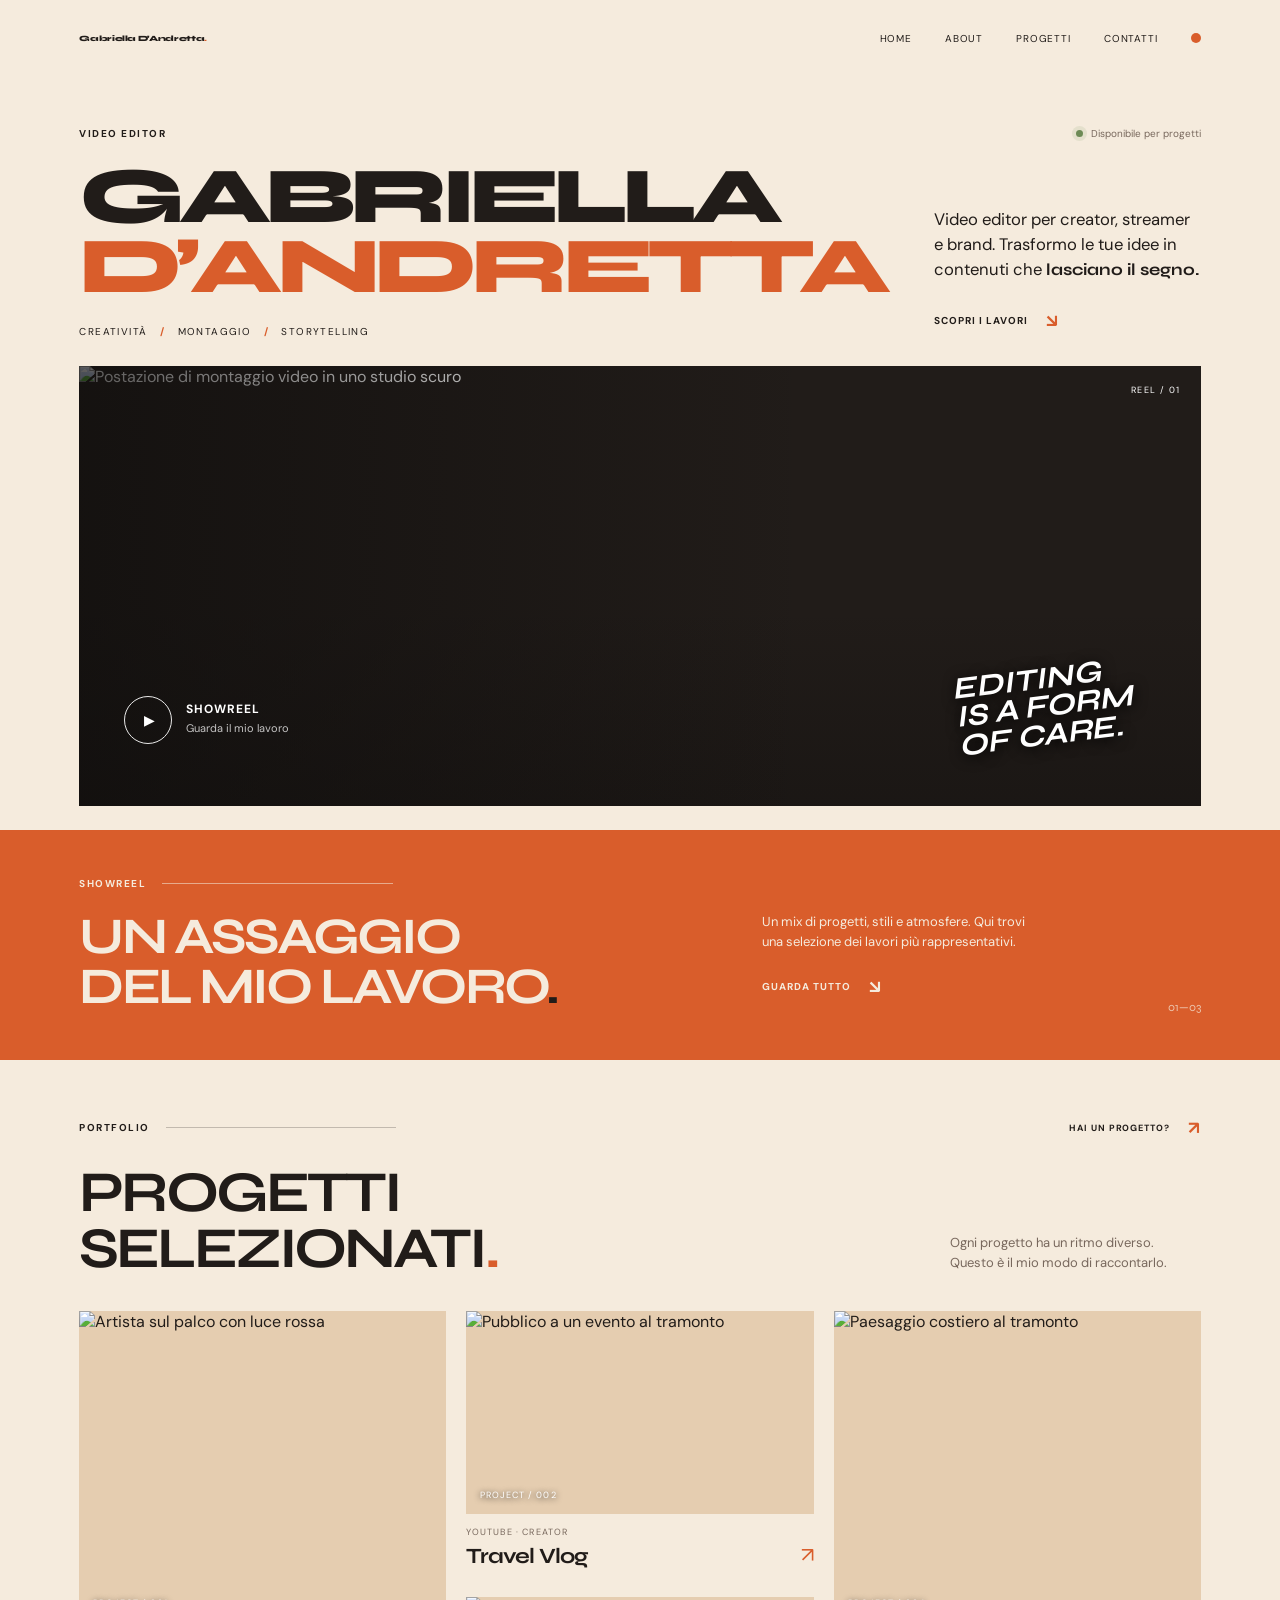
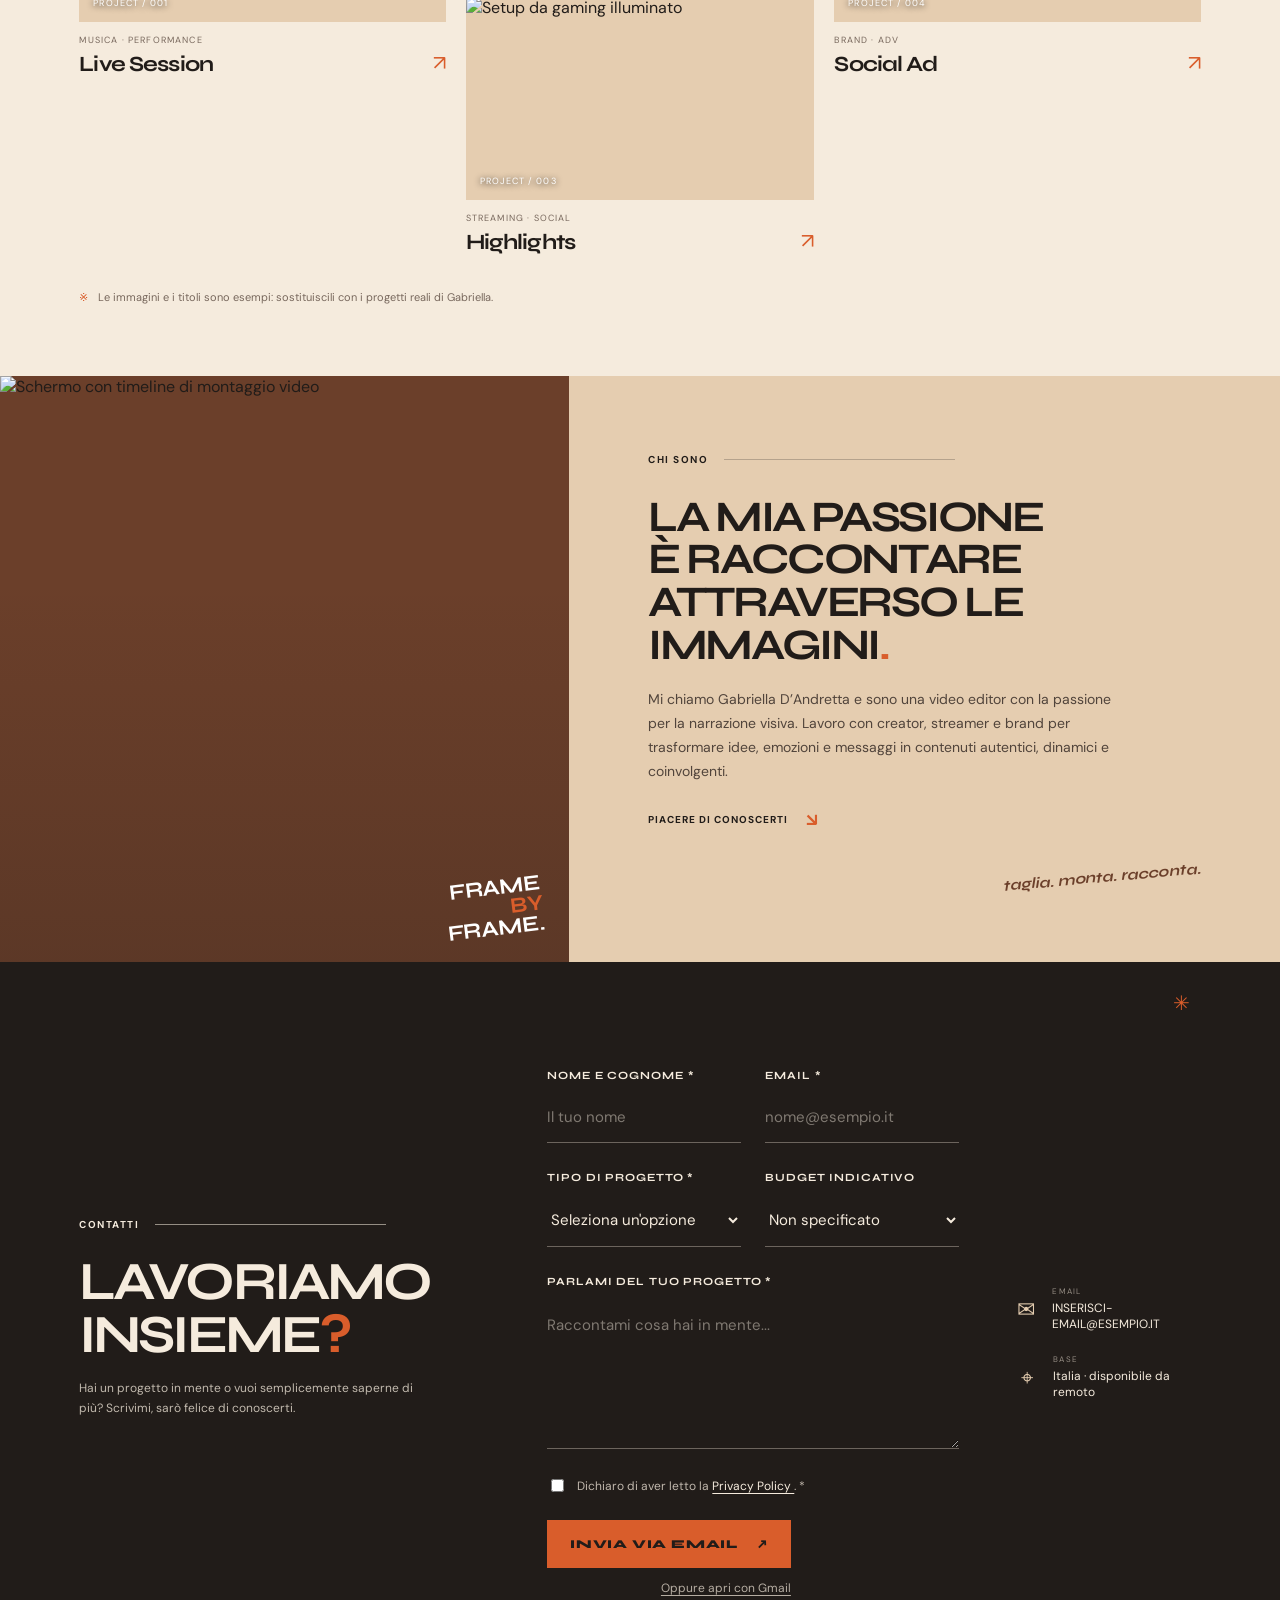
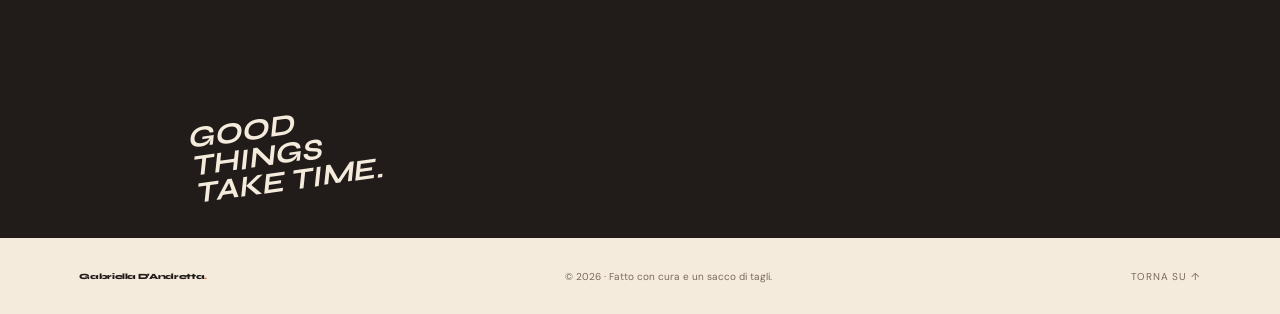
==== index.html @ b18b9c1d "sito fatto." ====
<!doctype html>
<html lang="it">
<head>
  <meta charset="utf-8">
  <meta name="viewport" content="width=device-width, initial-scale=1">
  <meta name="theme-color" content="#f5ebdd">
  <meta name="description" content="Portfolio di Gabriella D’Andretta, video editor per creator, streamer e brand.">
  <title>Gabriella D’Andretta — Video Editor</title>

  <!-- Font: Syne per i titoli, DM Sans per testi e interfaccia -->
  <link rel="preconnect" href="https://fonts.googleapis.com">
  <link rel="preconnect" href="https://fonts.gstatic.com" crossorigin>
  <link href="https://fonts.googleapis.com/css2?family=DM+Sans:wght@400;500;600;700&family=Syne:wght@500;600;700;800&display=swap" rel="stylesheet">

  <!-- Tailwind è usato solo per piccole utility occasionali; layout e componenti ricorrenti sono nel CSS. -->
  <script src="https://cdn.tailwindcss.com"></script>
  <link rel="stylesheet" href="style.css">
  <script src="script.js" defer></script>
</head>
  <header class="site-header" id="home">
    <a class="wordmark" href="#home" aria-label="Gabriella D’Andretta, home">Gabriella D’Andretta<span class="wordmark-dot">.</span></a>
    <button class="menu-toggle" type="button" aria-expanded="false" aria-controls="main-nav" aria-label="Apri il menu">
      <span></span><span></span>
    </button>
    <nav class="main-nav" id="main-nav" aria-label="Navigazione principale">
      <a href="#home">Home</a>
      <a href="#about">About</a>
      <a href="#projects">Progetti</a>
      <a href="#contact">Contatti</a>
      <a class="nav-dot" href="#contact" aria-label="Vai ai contatti"></a>
    </nav>
  </header>

  <main id="contenuto">
    <section class="hero section-pad">
      <div class="hero-kicker reveal"><span class="eyebrow">VIDEO EDITOR</span><span class="availability"><i></i> Disponibile per progetti</span></div>
      <div class="hero-main">
        <div class="hero-heading reveal">
          <h1>GABRIELLA<br><span>D’ANDRETTA</span></h1>
          <p class="hero-tags">CREATIVITÀ <b>/</b> MONTAGGIO <b>/</b> STORYTELLING</p>
        </div>
        <div class="hero-intro reveal">
          <p>Video editor per creator, streamer e brand. Trasformo le tue idee in contenuti che <em>lasciano il segno.</em></p>
          <a class="text-link" href="#projects">Scopri i lavori <span aria-hidden="true">↘</span></a>
        </div>
      </div>

      <button class="showreel" type="button" data-showreel aria-label="Apri anteprima showreel">
        <img src="https://images.unsplash.com/photo-1574717024653-61fd2cf4d44d?auto=format&fit=crop&w=2000&q=85" alt="Postazione di montaggio video in uno studio scuro">
        <span class="showreel-shade"></span>
        <span class="play-button" aria-hidden="true">▶</span>
        <span class="showreel-label"><strong>SHOWREEL</strong><small>Guarda il mio lavoro</small></span>
        <span class="hand-note">EDITING<br>IS A FORM<br>OF CARE.</span>
        <span class="showreel-corner">REEL / 01</span>
      </button>
    </section>

    <section class="reel-band" aria-labelledby="reel-title">
      <div class="reel-band-inner section-pad">
        <div>
          <p class="eyebrow eyebrow-light"><span>SHOWREEL</span><span class="eyebrow-line"></span></p>
          <h2 id="reel-title">UN ASSAGGIO<br>DEL MIO LAVORO<span class="orange-period">.</span></h2>
        </div>
        <div class="reel-band-copy">
          <p>Un mix di progetti, stili e atmosfere. Qui trovi una selezione dei lavori più rappresentativi.</p>
          <a class="text-link text-link-light" href="#projects">Guarda tutto <span aria-hidden="true">↘</span></a>
        </div>
        <span class="band-index" aria-hidden="true">01—03</span>
      </div>
    </section>

    <section class="projects section-pad" id="projects">
      <div class="section-heading reveal">
        <p class="eyebrow"><span>PORTFOLIO</span><span class="eyebrow-line"></span></p>
        <a class="text-link compact-link" href="#contact">Hai un progetto? <span aria-hidden="true">↗</span></a>
      </div>
      <div class="projects-intro reveal">
        <h2>PROGETTI<br>SELEZIONATI<span class="orange-period">.</span></h2>
        <p>Ogni progetto ha un ritmo diverso.<br>Questo è il mio modo di raccontarlo.</p>
      </div>

      <div class="project-grid">
        <a class="project-card project-large reveal" href="#contact" data-category="musica">
          <div class="project-image">
            <img src="https://images.unsplash.com/photo-1516280440614-37939bbacd81?auto=format&fit=crop&w=1200&q=85" alt="Artista sul palco con luce rossa" loading="lazy">
            <span class="project-open" aria-hidden="true">↗</span>
            <span class="project-number">PROJECT / 001</span>
          </div>
          <div class="project-meta"><div><span class="project-type">MUSICA · PERFORMANCE</span><h3>Live Session</h3></div><span class="project-arrow" aria-hidden="true">↗</span></div>
        </a>

        <a class="project-card project-small project-middle reveal" href="#contact" data-category="creator">
          <div class="project-image">
            <img src="https://images.unsplash.com/photo-1492684223066-81342ee5ff30?auto=format&fit=crop&w=1200&q=85" alt="Pubblico a un evento al tramonto" loading="lazy">
            <span class="project-open" aria-hidden="true">↗</span>
            <span class="project-number">PROJECT / 002</span>
          </div>
          <div class="project-meta"><div><span class="project-type">YOUTUBE · CREATOR</span><h3>Travel Vlog</h3></div><span class="project-arrow" aria-hidden="true">↗</span></div>
        </a>

        <a class="project-card project-small project-bottom reveal" href="#contact" data-category="streaming">
          <div class="project-image">
            <img src="https://images.unsplash.com/photo-1593305841991-05c297ba4575?auto=format&fit=crop&w=1200&q=85" alt="Setup da gaming illuminato" loading="lazy">
            <span class="project-open" aria-hidden="true">↗</span>
            <span class="project-number">PROJECT / 003</span>
          </div>
          <div class="project-meta"><div><span class="project-type">STREAMING · SOCIAL</span><h3>Highlights</h3></div><span class="project-arrow" aria-hidden="true">↗</span></div>
        </a>

        <a class="project-card project-large project-right reveal" href="#contact" data-category="brand">
          <div class="project-image">
            <img src="https://images.unsplash.com/photo-1500530855697-b586d89ba3ee?auto=format&fit=crop&w=1200&q=85" alt="Paesaggio costiero al tramonto" loading="lazy">
            <span class="project-open" aria-hidden="true">↗</span>
            <span class="project-number">PROJECT / 004</span>
          </div>
          <div class="project-meta"><div><span class="project-type">BRAND · ADV</span><h3>Social Ad</h3></div><span class="project-arrow" aria-hidden="true">↗</span></div>
        </a>
      </div>
      <p class="portfolio-note"><span>※</span> Le immagini e i titoli sono esempi: sostituiscili con i progetti reali di Gabriella.</p>
    </section>

    <section class="about" id="about">
      <div class="about-image reveal">
        <img src="https://images.unsplash.com/photo-1536240478700-b869070f9279?auto=format&fit=crop&w=1400&q=85" alt="Schermo con timeline di montaggio video" loading="lazy">
        <span class="image-stamp">FRAME<br><b>BY</b><br>FRAME.</span>
      </div>
      <div class="about-copy section-pad reveal">
        <p class="eyebrow"><span>CHI SONO</span><span class="eyebrow-line"></span></p>
        <h2>LA MIA PASSIONE<br>È RACCONTARE<br>ATTRAVERSO LE IMMAGINI<span class="orange-period">.</span></h2>
        <p>Mi chiamo Gabriella D’Andretta e sono una video editor con la passione per la narrazione visiva. Lavoro con creator, streamer e brand per trasformare idee, emozioni e messaggi in contenuti autentici, dinamici e coinvolgenti.</p>
        <a class="text-link" href="#contact">Piacere di conoscerti <span aria-hidden="true">↘</span></a>
        <div class="about-signature">taglia. monta. racconta.</div>
      </div>
    </section>

<section class="contact section-pad" id="contact">

  <div class="contact-heading reveal">
    <p class="eyebrow eyebrow-light">
      <span>CONTATTI</span>
      <span class="eyebrow-line"></span>
    </p>

    <h2>
      LAVORIAMO<br>INSIEME<span class="orange-period">?</span>
    </h2>

    <p>
      Hai un progetto in mente o vuoi semplicemente saperne di più?
      Scrivimi, sarò felice di conoscerti.
    </p>
  </div>

  <div class="contact-form-wrapper reveal">

    <form class="contact-form" id="contact-form">

      <div class="form-row">

        <div class="form-group">
          <label for="contact-name">NOME E COGNOME *</label>
          <input
            type="text"
            id="contact-name"
            name="name"
            placeholder="Il tuo nome"
            autocomplete="name"
            required
          >
        </div>

        <div class="form-group">
          <label for="contact-email">EMAIL *</label>
          <input
            type="email"
            id="contact-email"
            name="email"
            placeholder="nome@esempio.it"
            autocomplete="email"
            required
          >
        </div>

      </div>

      <div class="form-row">

        <div class="form-group">
          <label for="contact-project">TIPO DI PROGETTO *</label>
          <select id="contact-project" name="project" required>
            <option value="" disabled selected>Seleziona un'opzione</option>
            <option value="Social media / Reel">Social media / Reel</option>
            <option value="TikTok">TikTok</option>
            <option value="YouTube">YouTube</option>
            <option value="Video aziendale">Video aziendale</option>
            <option value="Collaborazione continuativa">Collaborazione continuativa</option>
            <option value="Altro">Altro</option>
          </select>
        </div>

        <div class="form-group">
          <label for="contact-budget">BUDGET INDICATIVO</label>
          <select id="contact-budget" name="budget">
            <option value="" selected>Non specificato</option>
            <option value="Meno di 100€">Meno di 100€</option>
            <option value="100€ - 300€">100€ - 300€</option>
            <option value="300€ - 500€">300€ - 500€</option>
            <option value="500€ - 1000€">500€ - 1000€</option>
            <option value="Oltre 1000€">Oltre 1000€</option>
            <option value="Da concordare">Da concordare</option>
          </select>
        </div>

      </div>

      <div class="form-group">
        <label for="contact-message">PARLAMI DEL TUO PROGETTO *</label>
        <textarea
          id="contact-message"
          name="message"
          rows="5"
          placeholder="Raccontami cosa hai in mente..."
          required
        ></textarea>
      </div>

      <div class="form-footer">

        <label class="privacy-consent">
          <input type="checkbox" name="privacy" required>
          <span>
            Dichiaro di aver letto la
            <a href="privacy.html" target="_blank" rel="noopener">
              Privacy Policy
            </a>. *
          </span>
        </label>

        <div class="form-actions">

          <button type="submit" class="form-submit">
            INVIA VIA EMAIL
            <span aria-hidden="true">↗</span>
          </button>

          <button
            type="button"
            class="gmail-fallback"
            id="gmail-fallback"
          >
            Oppure apri con Gmail
          </button>

        </div>

      </div>

      <p
        class="form-status"
        id="form-status"
        aria-live="polite"
      ></p>

    </form>

  </div>

  <div class="contact-details reveal">

    <a href="mailto:INSERISCI-EMAIL@ESEMPIO.IT">
      <span class="contact-icon" aria-hidden="true">✉</span>
      <span>
        <small>EMAIL</small>
        INSERISCI-EMAIL@ESEMPIO.IT
      </span>
    </a>

    <p>
      <span class="contact-icon" aria-hidden="true">⌖</span>
      <span>
        <small>BASE</small>
        Italia · disponibile da remoto
      </span>
    </p>

  </div>

  <p class="contact-note" aria-hidden="true">
    GOOD<br>THINGS<br>TAKE TIME.
  </p>

  <span class="contact-asterisk" aria-hidden="true">✳</span>

</section>  
  </main>

  <footer class="site-footer">
    <a class="wordmark" href="#home">Gabriella D’Andretta<span class="wordmark-dot">.</span></a>
    <p>© <span id="year"></span> · Fatto con cura e un sacco di tagli.</p>
    <a class="back-top" href="#home">Torna su ↑</a>
  </footer>

  <dialog class="showreel-dialog" aria-labelledby="dialog-title">
    <div class="dialog-top">
      <p id="dialog-title">SHOWREEL / GABRIELLA D’ANDRETTA</p>
      <button type="button" data-close-dialog aria-label="Chiudi anteprima">✕</button>
    </div>
    <div class="dialog-content">
      <p>Qui collegheremo il video showreel reale di Gabriella.</p>
      <p class="dialog-hint">Quando avrai il video, sostituisci questo contenuto con un elemento <code>&lt;video&gt;</code> oppure incorpora il link YouTube/Vimeo.</p>
    </div>
  </dialog>
</body>
</html>
---- style.css ----
/* =========================================================
   GABRIELLA D'ANDRETTA — portfolio
   Sistema visivo: Warm Paper / Burnt Orange / Deep Cocoa
   ========================================================= */


/* =========================================================
   1. VARIABILI E IMPOSTAZIONI GLOBALI
   ========================================================= */

:root {
    --paper: #F5EBDD;
    --orange: #D95D2B;
    --cocoa: #6B3F2A;
    --ink: #211C19;
    --sand: #E5CDB0;
    --white: #FFF9F1;
    --muted: #78685D;

    --page-width: 1440px;
    --page-pad: clamp(22px, 6.2vw, 88px);

    --line: rgba(33, 28, 25, .24);

    --font-display: "Syne", sans-serif;
    --font-body: "DM Sans", sans-serif;
}


/* =========================================================
   2. RESET E STILI GENERALI
   ========================================================= */

* {
    box-sizing: border-box;
}

html {
    scroll-behavior: smooth;
    scroll-padding-top: 90px;
}

body {
    margin: 0;
    background: #1b1917;
    color: var(--ink);
    font-family: var(--font-body);
    -webkit-font-smoothing: antialiased;
}

body,
button,
a {
    -webkit-tap-highlight-color: transparent;
}

a {
    color: inherit;
    text-decoration: none;
}

button {
    font: inherit;
}

img {
    display: block;
    width: 100%;
    height: 100%;
    object-fit: cover;
}

::selection {
    background: var(--orange);
    color: var(--white);
}


/* =========================================================
   3. STRUTTURA PRINCIPALE
   ========================================================= */

.site-header,
main,
.site-footer {
    width: min(100%, var(--page-width));
    margin-inline: auto;
}

.section-pad {
    padding-inline: var(--page-pad);
}


/* =========================================================
   4. HEADER E NAVIGAZIONE
   ========================================================= */

.site-header {
    min-height: 76px;
    padding: 0 var(--page-pad);

    display: flex;
    align-items: center;
    justify-content: space-between;
    gap: 28px;

    background: var(--paper);
}

.wordmark {
    font-family: var(--font-display);
    font-size: 8px;
    font-weight: 800;
    letter-spacing: -.045em;
    white-space: nowrap;
}

.wordmark-dot,
.orange-period {
    color: var(--orange);
}

.main-nav {
    display: flex;
    align-items: center;
    gap: clamp(18px, 2.6vw, 38px);
}

.main-nav a:not(.nav-dot) {
    font-size: 10px;
    text-transform: uppercase;
    letter-spacing: .08em;
    transition: color .2s ease;
}

.main-nav a:not(.nav-dot):hover {
    color: var(--orange);
}

.nav-dot {
    width: 10px;
    height: 10px;
    border-radius: 50%;
    background: var(--orange);
    display: block;
}

.menu-toggle {
    display: none;
}


/* =========================================================
   5. HERO SECTION
   ========================================================= */

.hero {
    background: var(--paper);
    padding-top: clamp(32px, 4vw, 58px);
    padding-bottom: 24px;
}

.hero-kicker {
    display: flex;
    justify-content: space-between;
    align-items: center;
    margin-bottom: 22px;
}

.eyebrow {
    display: flex;
    align-items: center;
    gap: 16px;

    margin: 0;

    font-size: 10px;
    font-weight: 700;
    letter-spacing: .15em;
    text-transform: uppercase;
}

.eyebrow-line {
    display: inline-block;
    height: 1px;
    width: clamp(60px, 18vw, 240px);
    background: var(--line);
}

.availability {
    display: flex;
    align-items: center;
    gap: 8px;

    font-size: 10px;
    color: var(--muted);
}

.availability i {
    display: inline-block;
    width: 7px;
    height: 7px;
    border-radius: 50%;

    background: #6d8a55;
    box-shadow: 0 0 0 4px rgba(109, 138, 85, .12);
}

.hero-main {
    display: grid;
    grid-template-columns: minmax(0, 1.6fr) minmax(210px, .55fr);
    gap: 7%;
    align-items: end;

    padding-bottom: 28px;
}

.hero h1 {
    font-family: var(--font-display);
    font-size: clamp(52px, 6.2vw, 88px);
    line-height: .88;
    letter-spacing: -.075em;
    font-weight: 800;
    margin: 0;
    max-width: 100%;
}

.hero h1 span {
    display: inline-block;
    max-width: 100%;
    color: var(--orange);
}

.hero-tags {
    font-size: 10px;
    letter-spacing: .14em;
    margin: 23px 0 0;
}

.hero-tags b {
    color: var(--orange);
    margin: 0 8px;
}

.hero-intro {
    max-width: 285px;
    padding-bottom: 5px;
}

.hero-intro p {
    font-size: clamp(15px, 1.3vw, 18px);
    line-height: 1.5;
    margin: 0 0 25px;
}

.hero-intro em {
    font-family: var(--font-display);
    font-weight: 700;
    font-style: normal;
}


/* =========================================================
   6. LINK TESTUALI
   ========================================================= */

.text-link {
    display: inline-flex;
    align-items: center;
    gap: 18px;

    font-size: 10px;
    text-transform: uppercase;
    font-weight: 700;
    letter-spacing: .1em;
}

.text-link span {
    font-size: 18px;
    color: var(--orange);
    transition: transform .2s ease;
}

.text-link:hover span {
    transform: translate(3px, -3px);
}


/* =========================================================
   7. SHOWREEL
   ========================================================= */

.showreel {
    display: block;
    position: relative;

    width: 100%;
    aspect-ratio: 2.55 / 1;

    padding: 0;
    border: 0;
    overflow: hidden;

    background: var(--ink);
    color: white;
    text-align: left;
    cursor: pointer;
}

.showreel img {
    position: absolute;
    inset: 0;
    transition: transform .8s cubic-bezier(.2, .7, .2, 1);
}

.showreel:hover img {
    transform: scale(1.035);
}

.showreel-shade {
    position: absolute;
    inset: 0;

    background:
        linear-gradient(90deg, rgba(15, 13, 12, .68), transparent 65%),
        linear-gradient(0deg, rgba(15, 13, 12, .35), transparent 45%);
}

.play-button {
    position: absolute;
    left: 4%;
    bottom: 14%;

    width: 48px;
    height: 48px;

    border: 1px solid rgba(255, 255, 255, .9);
    border-radius: 50%;

    display: grid;
    place-items: center;

    padding-left: 3px;

    font-size: 14px;

    transition: background .2s, color .2s;
}

.showreel:hover .play-button {
    background: var(--paper);
    color: var(--ink);
}

.showreel-label {
    position: absolute;
    left: calc(4% + 62px);
    bottom: 16%;

    display: grid;
    gap: 4px;
}

.showreel-label strong {
    font-size: 12px;
    letter-spacing: .08em;
}

.showreel-label small {
    font-size: 11px;
    color: rgba(255, 255, 255, .75);
}

.hand-note {
    position: absolute;
    right: 6%;
    bottom: 13%;

    font-family: var(--font-display);
    font-size: clamp(17px, 2.4vw, 32px);
    font-weight: 700;
    line-height: .92;
    font-style: italic;

    transform: rotate(-7deg);
    text-shadow: 0 2px 14px #000;
}

.showreel-corner {
    position: absolute;
    top: 18px;
    right: 20px;

    font-size: 9px;
    letter-spacing: .16em;
}


/* =========================================================
   8. FASCIA ARANCIONE
   ========================================================= */

.reel-band {
    background: var(--orange);
    color: var(--paper);
    overflow: hidden;
}

.reel-band-inner {
    min-height: 230px;
    padding-block: 42px;

    display: grid;
    grid-template-columns: 1.2fr .65fr auto;
    align-items: center;
    gap: 7%;

    position: relative;
}

.eyebrow-light .eyebrow-line {
    background: rgba(245, 235, 221, .55);
}

.eyebrow-light {
    color: var(--paper);
}

.reel-band h2,
.projects-intro h2,
.about-copy h2,
.contact h2 {
    font-family: var(--font-display);
    font-weight: 700;
    letter-spacing: -.055em;
    line-height: .98;
}

.reel-band h2 {
    font-size: clamp(32px, 4vw, 56px);
    margin: 22px 0 0;
}

.reel-band .orange-period {
    color: var(--ink);
}

.reel-band-copy {
    max-width: 280px;
    padding-top: 22px;
}

.reel-band-copy p {
    font-size: 13px;
    line-height: 1.55;
    margin: 0 0 22px;
}

.text-link-light {
    color: var(--paper);
}

.text-link-light span {
    color: var(--paper);
}

.band-index {
    font-family: var(--font-display);
    font-size: 12px;
    align-self: end;
    padding-bottom: 4px;
    opacity: .7;
}


/* =========================================================
   9. PROGETTI
   ========================================================= */

.projects {
    background: var(--paper);
    padding-top: 56px;
    padding-bottom: 72px;
}

.section-heading {
    display: flex;
    align-items: center;
    justify-content: space-between;
    gap: 20px;
}

.compact-link {
    font-size: 9px;
}

.projects-intro {
    display: flex;
    justify-content: space-between;
    align-items: end;
    gap: 30px;

    margin: 25px 0 34px;
}

.projects-intro h2 {
    font-size: clamp(36px, 4.5vw, 60px);
    margin: 0;
}

.projects-intro p {
    color: var(--muted);
    font-size: 13px;
    line-height: 1.55;
    margin: 0 3% 4px 0;
}


/* Griglia dei progetti */

.project-grid {
    display: grid;
    grid-template-columns: 1.05fr 1fr 1.05fr;
    grid-template-rows: auto auto;
    gap: 28px 20px;
    align-items: start;
}

.project-large {
    grid-row: span 2;
}

.project-middle {
    grid-column: 2;
    grid-row: 1;
}

.project-bottom {
    grid-column: 2;
    grid-row: 2;
}

.project-right {
    grid-column: 3;
    grid-row: 1 / span 2;
}


/* Singola card */

.project-card {
    min-width: 0;
    display: block;
}

.project-image {
    aspect-ratio: 1.18 / 1;
    position: relative;
    overflow: hidden;
    background: var(--sand);
}

.project-small .project-image {
    aspect-ratio: 1.72 / 1;
}

.project-image img {
    transition:
        transform .65s cubic-bezier(.2, .7, .2, 1),
        filter .4s;
}

.project-card:hover .project-image img {
    transform: scale(1.045);
    filter: saturate(1.12);
}

.project-open {
    position: absolute;
    top: 14px;
    right: 14px;

    display: grid;
    place-items: center;

    width: 34px;
    height: 34px;
    border-radius: 50%;

    background: var(--paper);
    color: var(--ink);

    opacity: 0;
    transform: translate(-5px, 5px);
    transition: .25s;
}

.project-card:hover .project-open {
    opacity: 1;
    transform: translate(0, 0);
}

.project-number {
    position: absolute;
    left: 14px;
    bottom: 13px;

    font-size: 9px;
    letter-spacing: .12em;

    color: white;
    text-shadow: 0 1px 6px #000;
}


/* Informazioni del progetto */

.project-meta {
    display: flex;
    justify-content: space-between;
    align-items: end;
    gap: 12px;

    padding-top: 12px;
}

.project-type {
    display: block;
    font-size: 9px;
    letter-spacing: .13em;
    color: var(--muted);
    margin-bottom: 5px;
}

.project-meta h3 {
    font-family: var(--font-display);
    font-size: clamp(17px, 1.7vw, 22px);
    letter-spacing: -.04em;
    margin: 0;
}

.project-arrow {
    color: var(--orange);
    font-size: 21px;
    transition: transform .2s;
}

.project-card:hover .project-arrow {
    transform: translate(3px, -3px);
}

.portfolio-note {
    margin: 35px 0 0;
    font-size: 11px;
    color: var(--muted);
}

.portfolio-note span {
    color: var(--orange);
    margin-right: 7px;
}


/* =========================================================
   10. ABOUT
   ========================================================= */

.about {
    display: grid;
    grid-template-columns: 1fr 1.25fr;
    background: var(--sand);
}

.about-image {
    min-height: 480px;
    position: relative;
    overflow: hidden;
    background: var(--cocoa);
}

.about-image img {
    position: absolute;
    inset: 0;
}

.about-image::after {
    content: "";
    position: absolute;
    inset: 0;

    background: linear-gradient(
        0deg,
        rgba(33, 28, 25, .2),
        transparent 65%
    );
}

.image-stamp {
    position: absolute;
    z-index: 1;
    right: 26px;
    bottom: 24px;

    color: white;

    font-family: var(--font-display);
    font-size: 22px;
    line-height: .9;
    font-weight: 700;
    text-align: right;

    transform: rotate(-7deg);
}

.image-stamp b {
    color: var(--orange);
}

.about-copy {
    padding-block: clamp(42px, 6vw, 84px);

    position: relative;

    display: flex;
    flex-direction: column;
    align-items: flex-start;
    justify-content: center;
}

.about-copy h2 {
    font-size: clamp(32px, 3.4vw, 48px);
    margin: 30px 0 22px;
}

.about-copy > p:not(.eyebrow) {
    max-width: 480px;

    color: #51443b;
    font-size: 14px;
    line-height: 1.7;

    margin: 0 0 24px;
}

.about-signature {
    margin-top: 36px;
    align-self: flex-end;

    color: var(--cocoa);

    font-family: var(--font-display);
    font-size: 15px;
    font-weight: 700;
    font-style: italic;

    transform: rotate(-5deg);
}


/* =========================================================
   11. CONTATTI
   ========================================================= */

.contact {
    position: relative;

    display: grid;
    grid-template-columns: 1fr 1fr .45fr;
    align-items: center;
    gap: 5%;

    min-height: 310px;
    padding-block: 52px;

    background: var(--ink);
    color: var(--paper);

    overflow: hidden;
}

.contact h2 {
    font-size: clamp(38px, 4.2vw, 58px);
    margin: 25px 0 17px;
}

.contact-heading > p:not(.eyebrow) {
    max-width: 340px;

    color: rgba(245, 235, 221, .76);
    font-size: 12px;
    line-height: 1.65;

    margin: 0 0 22px;
}

.contact-details {
    display: grid;
    gap: 22px;
    padding-top: 28px;
}

.contact-details > a,
.contact-details > p {
    display: flex;
    align-items: center;
    gap: 15px;

    margin: 0;
    min-width: 0;

    font-size: 12px;
}

.contact-details a:hover {
    color: var(--sand);
}

.contact-details small {
    display: block;
    margin-bottom: 4px;

    font-size: 8px;
    letter-spacing: .16em;

    color: rgba(245, 235, 221, .55);
}

.contact-icon {
    display: grid;
    place-items: center;

    width: 25px;

    font-size: 22px;
    color: var(--sand);
}

.contact-note {
    font-family: var(--font-display);
    font-size: clamp(21px, 2.3vw, 31px);
    line-height: .94;
    font-weight: 700;
    font-style: italic;

    transform: rotate(-8deg);
    justify-self: center;
}

.contact-asterisk {
    position: absolute;
    right: 7%;
    top: 28px;

    color: var(--orange);
    font-size: 20px;
}


/* =========================================================
   12. FOOTER
   ========================================================= */

.site-footer {
    min-height: 76px;
    padding: 20px var(--page-pad);

    background: var(--paper);

    display: flex;
    align-items: center;
    justify-content: space-between;
    gap: 18px;
}

.site-footer p,
.back-top {
    font-size: 10px;
    color: var(--muted);
}

.back-top {
    text-transform: uppercase;
    letter-spacing: .08em;
}

.back-top:hover {
    color: var(--orange);
}


/* =========================================================
   13. FINESTRA SHOWREEL
   ========================================================= */

.showreel-dialog {
    width: min(760px, calc(100% - 32px));

    border: 1px solid rgba(245, 235, 221, .2);
    padding: 0;

    background: var(--ink);
    color: var(--paper);
}

.showreel-dialog::backdrop {
    background: rgba(15, 13, 12, .82);
    backdrop-filter: blur(6px);
}

.dialog-top {
    display: flex;
    align-items: center;
    justify-content: space-between;

    padding: 18px 22px;

    border-bottom: 1px solid rgba(245, 235, 221, .18);
}

.dialog-top p {
    font-size: 10px;
    letter-spacing: .12em;
}

.dialog-top button {
    border: 0;
    background: transparent;
    color: var(--paper);

    cursor: pointer;
    font-size: 20px;
}

.dialog-content {
    min-height: 250px;
    padding: 50px 28px;

    display: grid;
    place-content: center;

    text-align: center;
}

.dialog-content p {
    max-width: 480px;
    line-height: 1.6;
}

.dialog-hint {
    font-size: 12px;
    color: rgba(245, 235, 221, .65);
}

.dialog-content code {
    color: var(--sand);
}


/* =========================================================
   14. ACCESSIBILITÀ
   ========================================================= */

.skip-link {
    position: fixed;
    z-index: 99;
    top: 10px;
    left: 10px;

    padding: 10px 14px;

    background: var(--ink);
    color: white;

    transform: translateY(-150%);
}

.skip-link:focus {
    transform: translateY(0);
}


/* =========================================================
   15. ANIMAZIONI DI INGRESSO
   ========================================================= */

/* Entrata morbida degli elementi mentre si scorre la pagina */

.reveal {
    opacity: 0;
    transform: translateY(18px);

    transition:
        opacity .65s ease,
        transform .65s cubic-bezier(.2, .7, .2, 1);
}

.reveal.is-visible {
    opacity: 1;
    transform: translateY(0);
}


/* Rispetto delle preferenze di movimento ridotto */

@media (prefers-reduced-motion: reduce) {
    *,
    *::before,
    *::after {
        scroll-behavior: auto !important;
        transition-duration: .01ms !important;
        animation-duration: .01ms !important;
    }

    .reveal {
        opacity: 1;
        transform: none;
    }
}


/* =========================================================
   16. LAYOUT SU SCHERMI MOLTO LARGHI
   ========================================================= */

@media (min-width: 1441px) {
    .site-header,
    main,
    .site-footer {
        box-shadow: 0 0 0 100vmax var(--paper);
        clip-path: inset(0 -100vmax);
    }

    .reel-band {
        box-shadow: 0 0 0 100vmax var(--orange);
        clip-path: inset(0 -100vmax);
    }

    .about {
        box-shadow: 0 0 0 100vmax var(--sand);
        clip-path: inset(0 -100vmax);
    }

    .contact {
        box-shadow: 0 0 0 100vmax var(--ink);
        clip-path: inset(0 -100vmax);
    }
}


/* =========================================================
   17. RESPONSIVE — TABLET E SMARTPHONE
   ========================================================= */

@media (max-width: 760px) {

    :root {
        --page-pad: 22px;
    }


    /* Header e menu mobile */

    .site-header {
        min-height: 68px;
        position: relative;
        z-index: 10;
    }

    .menu-toggle {
        display: flex;
        flex-direction: column;
        gap: 6px;
        justify-content: center;
        align-items: center;

        width: 42px;
        height: 42px;

        border: 1px solid var(--line);
        background: transparent;

        cursor: pointer;
    }

    .menu-toggle span {
        display: block;
        width: 17px;
        height: 1.5px;

        background: var(--ink);

        transition: transform .2s;
    }

    .menu-toggle[aria-expanded="true"] span:first-child {
        transform: translateY(3.75px) rotate(45deg);
    }

    .menu-toggle[aria-expanded="true"] span:last-child {
        transform: translateY(-3.75px) rotate(-45deg);
    }

    .main-nav {
        display: none;
        position: absolute;
        top: 100%;
        left: 0;
        right: 0;

        padding: 20px var(--page-pad) 24px;

        background: var(--paper);
        border-top: 1px solid var(--line);

        flex-direction: column;
        align-items: flex-start;
        gap: 22px;
    }

    .main-nav.is-open {
        display: flex;
    }

    .nav-dot {
        display: none;
    }


    /* Hero */

    .hero {
        padding-top: 32px;
    }

    .hero-kicker {
        align-items: flex-start;
        gap: 15px;
    }

    .availability {
        font-size: 9px;
    }

    .hero-main {
        grid-template-columns: 1fr;
        gap: 26px;
    }

    .hero h1 {
        font-size: clamp(30px, 8vw, 48px);
        line-height: .95;
        letter-spacing: -.065em;
        
        max-width: 100%;
    }

    .hero-tags {
        font-size: 8px;
        letter-spacing: .1em;
    }

    .hero-intro {
        max-width: 420px;

        display: flex;
        align-items: end;
        justify-content: space-between;

        gap: 18px;
    }

    .hero-intro p {
        max-width: 270px;
        font-size: 14px;
        margin-bottom: 0;
    }

    .hero-intro .text-link {
        white-space: nowrap;
        gap: 8px;
    }


    /* Showreel */

    .showreel {
        aspect-ratio: 1.45 / 1;
    }

    .play-button {
        width: 40px;
        height: 40px;
        left: 18px;
        bottom: 18px;
    }

    .showreel-label {
        left: 70px;
        bottom: 21px;
    }

    .hand-note {
        right: 6%;
        top: 14%;
        bottom: auto;

        font-size: clamp(17px, 5vw, 27px);
    }

    .showreel-corner {
        top: 12px;
        right: 13px;
        font-size: 8px;
    }


    /* Fascia arancione */

    .reel-band-inner {
        grid-template-columns: 1fr;
        gap: 20px;
        padding-block: 36px;
    }

    .reel-band h2 {
        font-size: clamp(34px, 9vw, 50px);
    }

    .reel-band-copy {
        padding-top: 0;
    }

    .reel-band-copy p {
        max-width: 320px;
    }

    .band-index {
        position: absolute;
        right: var(--page-pad);
        top: 36px;
    }


    /* Progetti */

    .projects {
        padding-top: 42px;
        padding-bottom: 48px;
    }

    .projects-intro {
        align-items: flex-start;
        flex-direction: column;
        gap: 14px;

        margin-bottom: 25px;
    }

    .projects-intro h2 {
        font-size: clamp(38px, 10vw, 52px);
    }

    .project-grid {
        grid-template-columns: 1fr 1fr;
        grid-template-rows: auto;
        gap: 26px 14px;
    }

    .project-large,
    .project-middle,
    .project-bottom,
    .project-right {
        grid-column: auto;
        grid-row: auto;
    }

    .project-image,
    .project-small .project-image {
        aspect-ratio: .82 / 1;
    }

    .project-meta {
        padding-top: 9px;
        align-items: flex-start;
    }

    .project-type {
        font-size: 8px;
        line-height: 1.4;
    }

    .project-meta h3 {
        font-size: 17px;
    }

    .project-arrow {
        font-size: 18px;
    }

    .project-open {
        width: 29px;
        height: 29px;
        top: 8px;
        right: 8px;

        opacity: 1;
        transform: none;
    }

    .portfolio-note {
        line-height: 1.5;
        margin-top: 26px;
    }


    /* About */

    .about {
        grid-template-columns: 1fr;
    }

    .about-image {
        min-height: 0;
        aspect-ratio: 1.2 / 1;
    }

    .about-copy {
        padding-block: 42px 48px;
    }

    .about-copy h2 {
        font-size: clamp(31px, 8.5vw, 43px);
        margin: 25px 0 18px;
    }

    .about-copy > p:not(.eyebrow) {
        font-size: 13px;
    }

    .about-signature {
        margin-top: 25px;
    }


    /* Contatti */

    .contact {
        grid-template-columns: 1fr;
        gap: 18px;
        padding-block: 42px;
    }

    .contact h2 {
        font-size: 46px;
    }

    .contact-details {
        padding-top: 10px;
        gap: 18px;
    }

    .contact-note {
        position: static;
    
        justify-self: end;
        margin: 12px 20px 0 0;
    
        font-size: 20px;
        line-height: .94;
    }

    .contact-asterisk {
        right: 22px;
        top: 25px;
    }


    /* Footer */

    .site-footer {
        flex-wrap: wrap;
        padding-block: 22px;
    }

    .site-footer p {
        order: 3;
        width: 100%;
        margin: 0;
    }
}


/* =========================================================
   18. RESPONSIVE — SMARTPHONE COMPATTI
   ========================================================= */

@media (max-width: 390px) {

    .hero h1 {
        font-size: clamp(27px, 7.5vw, 36px);
        line-height: .98;
        letter-spacing: -.06em;
    }

    .hero-intro {
        display: block;
    }

    .hero-intro p {
        margin-bottom: 18px;
    }

    .availability {
        max-width: 135px;
        line-height: 1.3;
    }

    .project-grid {
        gap: 24px 11px;
    }

    .project-meta h3 {
        font-size: 15px;
    }
}

/* =========================================
   CONTACT FORM
========================================= */

.contact-form-wrapper {
    width: 100%;
    max-width: 850px;
    margin-top: 55px;
}

.contact-form {
    display: flex;
    flex-direction: column;
    gap: 28px;
}

.form-row {
    display: grid;
    grid-template-columns: repeat(2, minmax(0, 1fr));
    gap: 24px;
}

.form-group {
    display: flex;
    flex-direction: column;
    gap: 10px;
    min-width: 0;
}

.form-group label {
    font-family: var(--font-display);
    font-size: 11px;
    font-weight: 700;
    letter-spacing: .08em;
    color: var(--paper);
}

.form-group input,
.form-group select,
.form-group textarea {
    width: 100%;
    min-width: 0;
    padding: 15px 0;

    border: none;
    border-bottom: 1px solid rgba(245, 235, 221, .35);
    border-radius: 0;
    outline: none;

    background: transparent;
    color: var(--paper);

    font-family: var(--font-body);
    font-size: 15px;

    transition: border-color .25s ease;
}

.form-group input::placeholder,
.form-group textarea::placeholder {
    color: rgba(245, 235, 221, .45);
}

.form-group select {
    cursor: pointer;
}

.form-group select option {
    background: var(--ink);
    color: var(--paper);
}

.form-group textarea {
    resize: vertical;
    min-height: 120px;
    line-height: 1.6;
}

.form-group input:focus,
.form-group select:focus,
.form-group textarea:focus {
    border-color: var(--orange);
}

/* =========================================
   PRIVACY + FORM ACTIONS
========================================= */

.form-footer {
    display: flex;
    align-items: center;
    justify-content: space-between;
    gap: 25px;
    flex-wrap: wrap;
}

.privacy-consent {
    display: flex;
    align-items: flex-start;
    gap: 10px;

    color: rgba(245, 235, 221, .75);
    font-family: var(--font-body);
    font-size: 12px;
    line-height: 1.5;
}

.privacy-consent input {
    margin-top: 2px;
    accent-color: var(--orange);
    cursor: pointer;
    flex-shrink: 0;
}

.privacy-consent a {
    color: var(--paper);
    text-decoration: underline;
    text-underline-offset: 3px;
}

.form-actions {
    display: flex;
    flex-direction: column;
    align-items: flex-end;
    gap: 12px;
}

.form-submit {
    display: inline-flex;
    align-items: center;
    justify-content: space-between;
    gap: 20px;

    padding: 16px 22px;
    border: 1px solid var(--orange);

    background: var(--orange);
    color: var(--ink);

    font-family: var(--font-display);
    font-size: 12px;
    font-weight: 800;
    letter-spacing: .05em;

    cursor: pointer;

    transition:
        background .25s ease,
        color .25s ease,
        transform .25s ease;
}

.form-submit:hover {
    background: transparent;
    color: var(--orange);
    transform: translateY(-3px);
}

.gmail-fallback {
    padding: 0;
    border: none;

    background: transparent;
    color: rgba(245, 235, 221, .7);

    font-family: var(--font-body);
    font-size: 12px;

    text-decoration: underline;
    text-underline-offset: 3px;

    cursor: pointer;
    transition: color .25s ease;
}

.gmail-fallback:hover {
    color: var(--orange);
}

/* =========================================
   FORM STATUS
========================================= */

.form-status {
    min-height: 20px;
    margin: 0;

    color: var(--paper);
    font-family: var(--font-body);
    font-size: 13px;
    line-height: 1.5;
}

.form-status.success {
    color: #b8d8a5;
}

.form-status.error {
    color: #ffb09b;
}


/* =========================================
   CONTACT FORM — RESPONSIVE
========================================= */

@media (max-width: 760px) {

    .contact-form-wrapper {
        margin-top: 40px;
    }

    .contact-form {
        gap: 26px;
    }

    .form-row {
        grid-template-columns: 1fr;
        gap: 26px;
    }

    .form-footer {
        align-items: flex-start;
        flex-direction: column;
        gap: 24px;
    }

    .form-actions {
        width: 100%;
        align-items: stretch;
    }

    .form-submit {
        width: 100%;
    }

    .gmail-fallback {
        text-align: center;
        padding: 8px;
    }

}

@media (max-width: 390px) {

    .contact-form-wrapper {
        margin-top: 32px;
    }

    .form-group input,
    .form-group select,
    .form-group textarea {
        font-size: 14px;
    }

    .form-group label {
        font-size: 10px;
    }

    .privacy-consent {
        font-size: 11px;
    }

    .form-submit {
        padding: 15px 17px;
        font-size: 11px;
    }

}
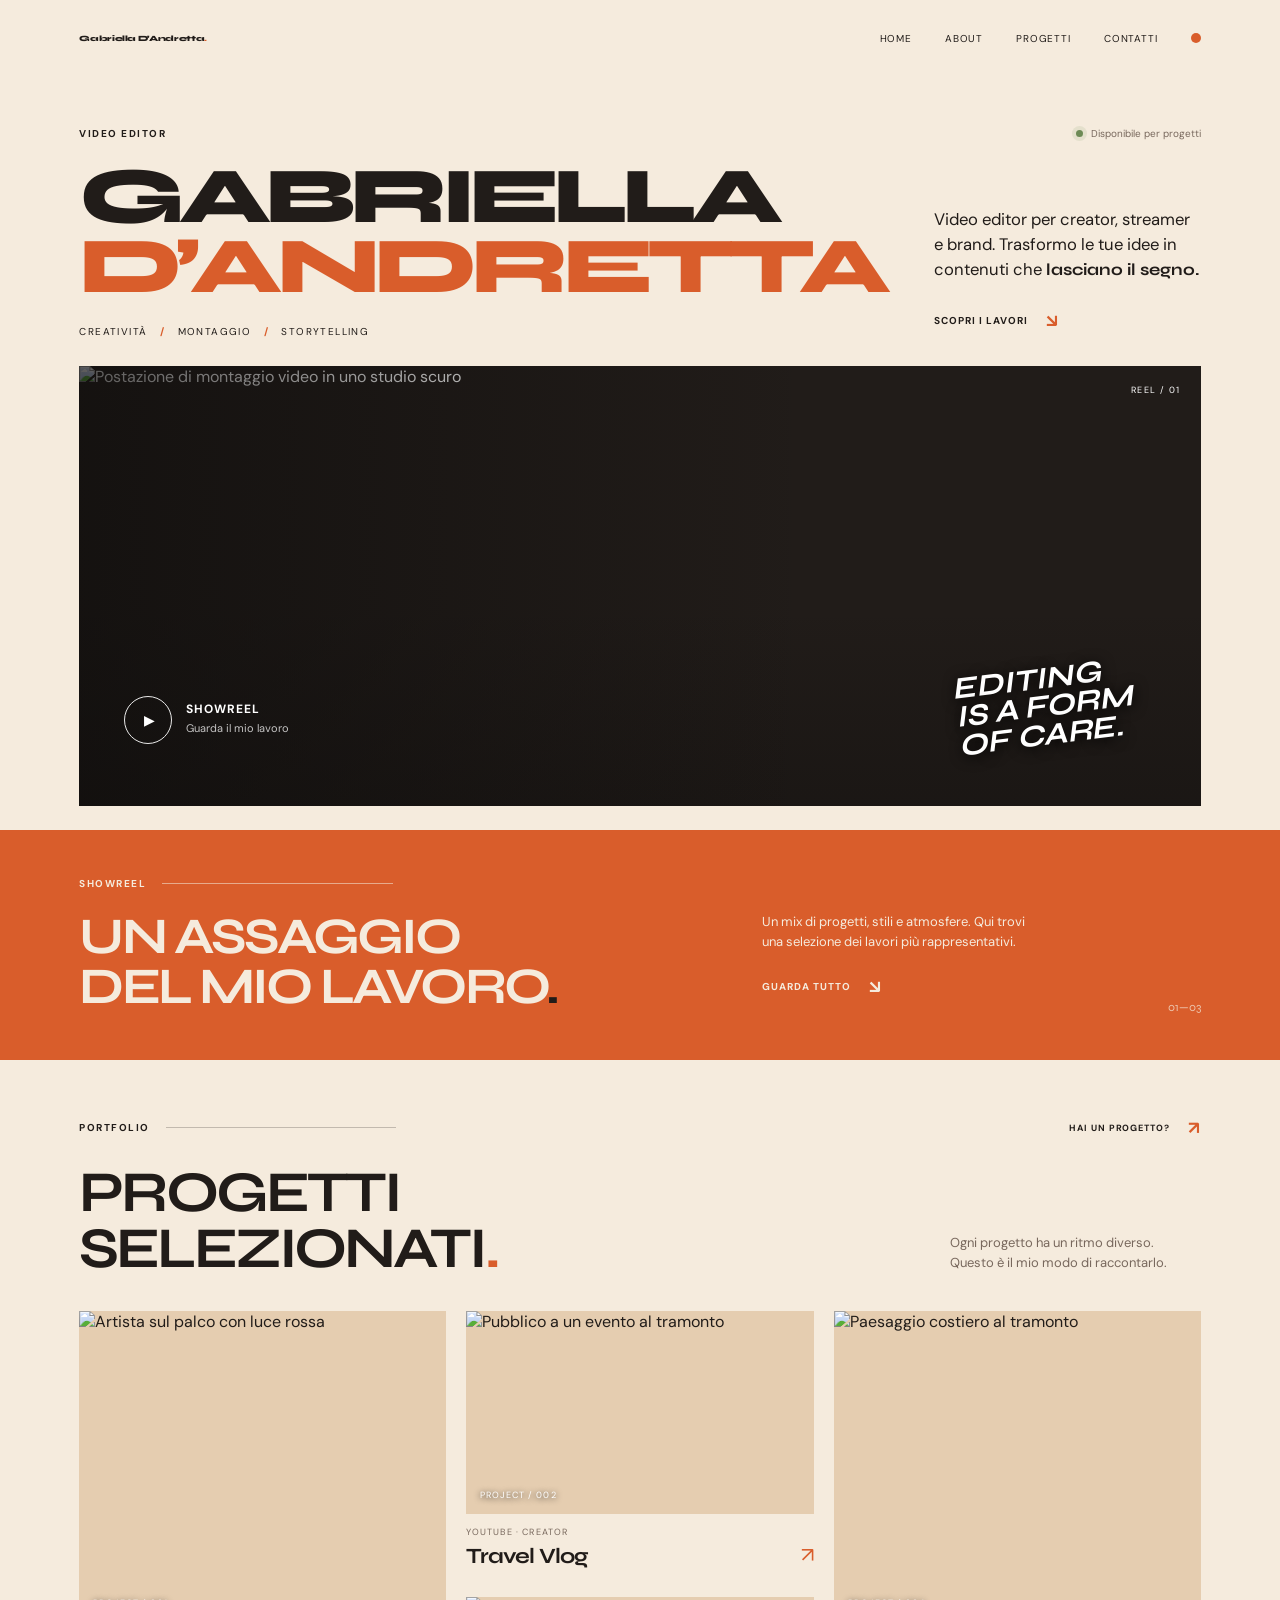
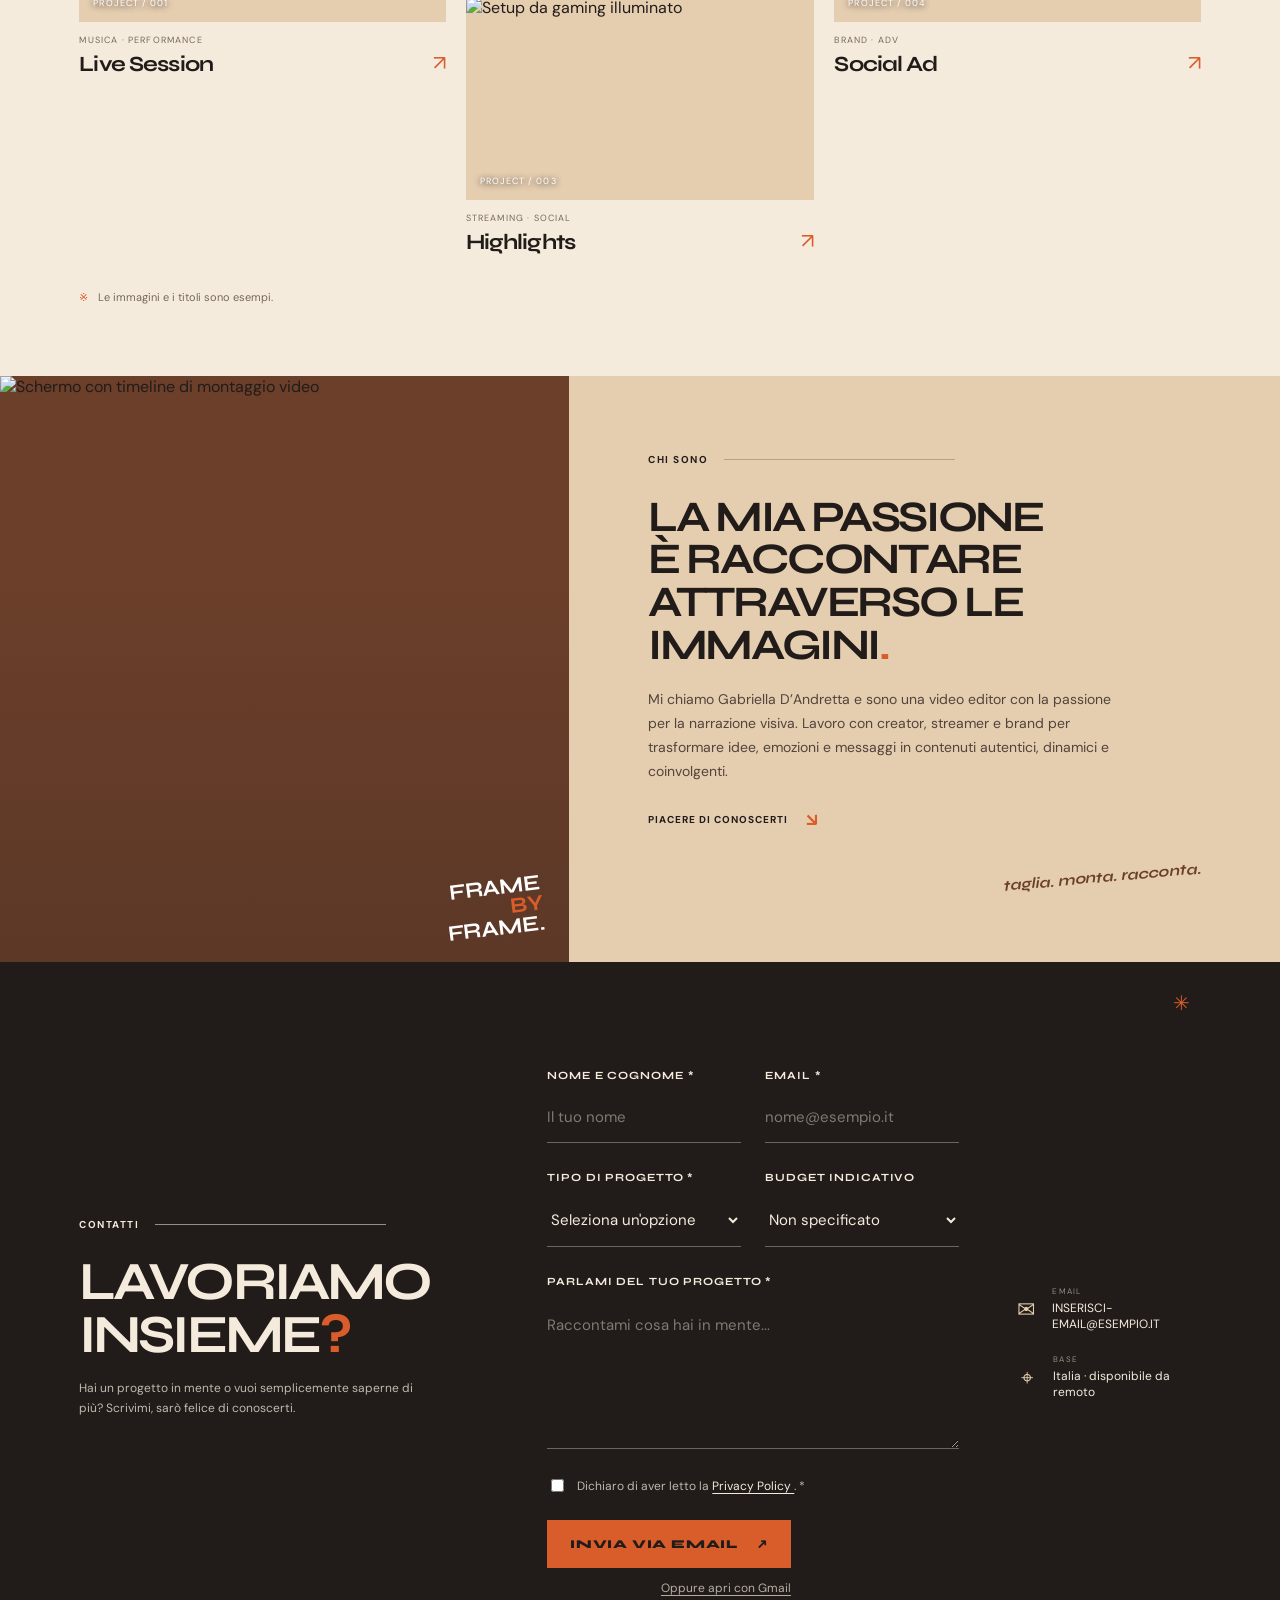
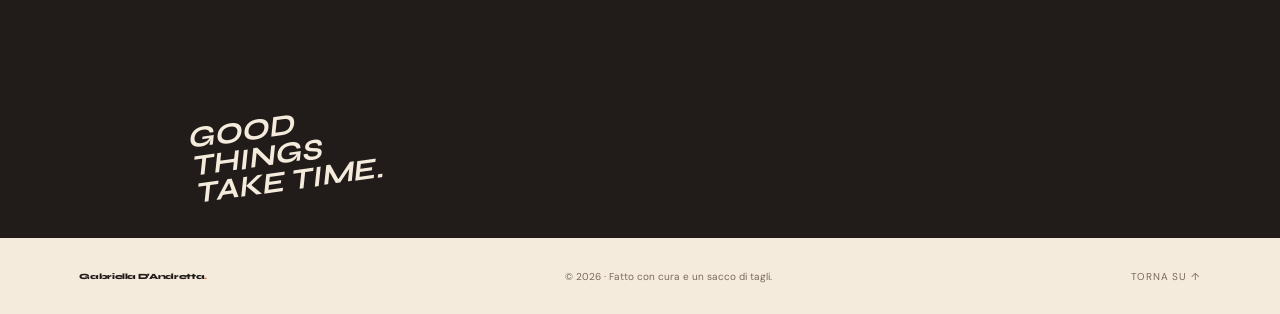
==== commit 01f3e125: "modifiche varie testi rappresentati" ====
--- a/index.html
+++ b/index.html
@@ -116,7 +116,7 @@
           <div class="project-meta"><div><span class="project-type">BRAND · ADV</span><h3>Social Ad</h3></div><span class="project-arrow" aria-hidden="true">↗</span></div>
         </a>
       </div>
-      <p class="portfolio-note"><span>※</span> Le immagini e i titoli sono esempi: sostituiscili con i progetti reali di Gabriella.</p>
+      <p class="portfolio-note"><span>※</span> Le immagini e i titoli sono esempi.</p>
     </section>
 
     <section class="about" id="about">
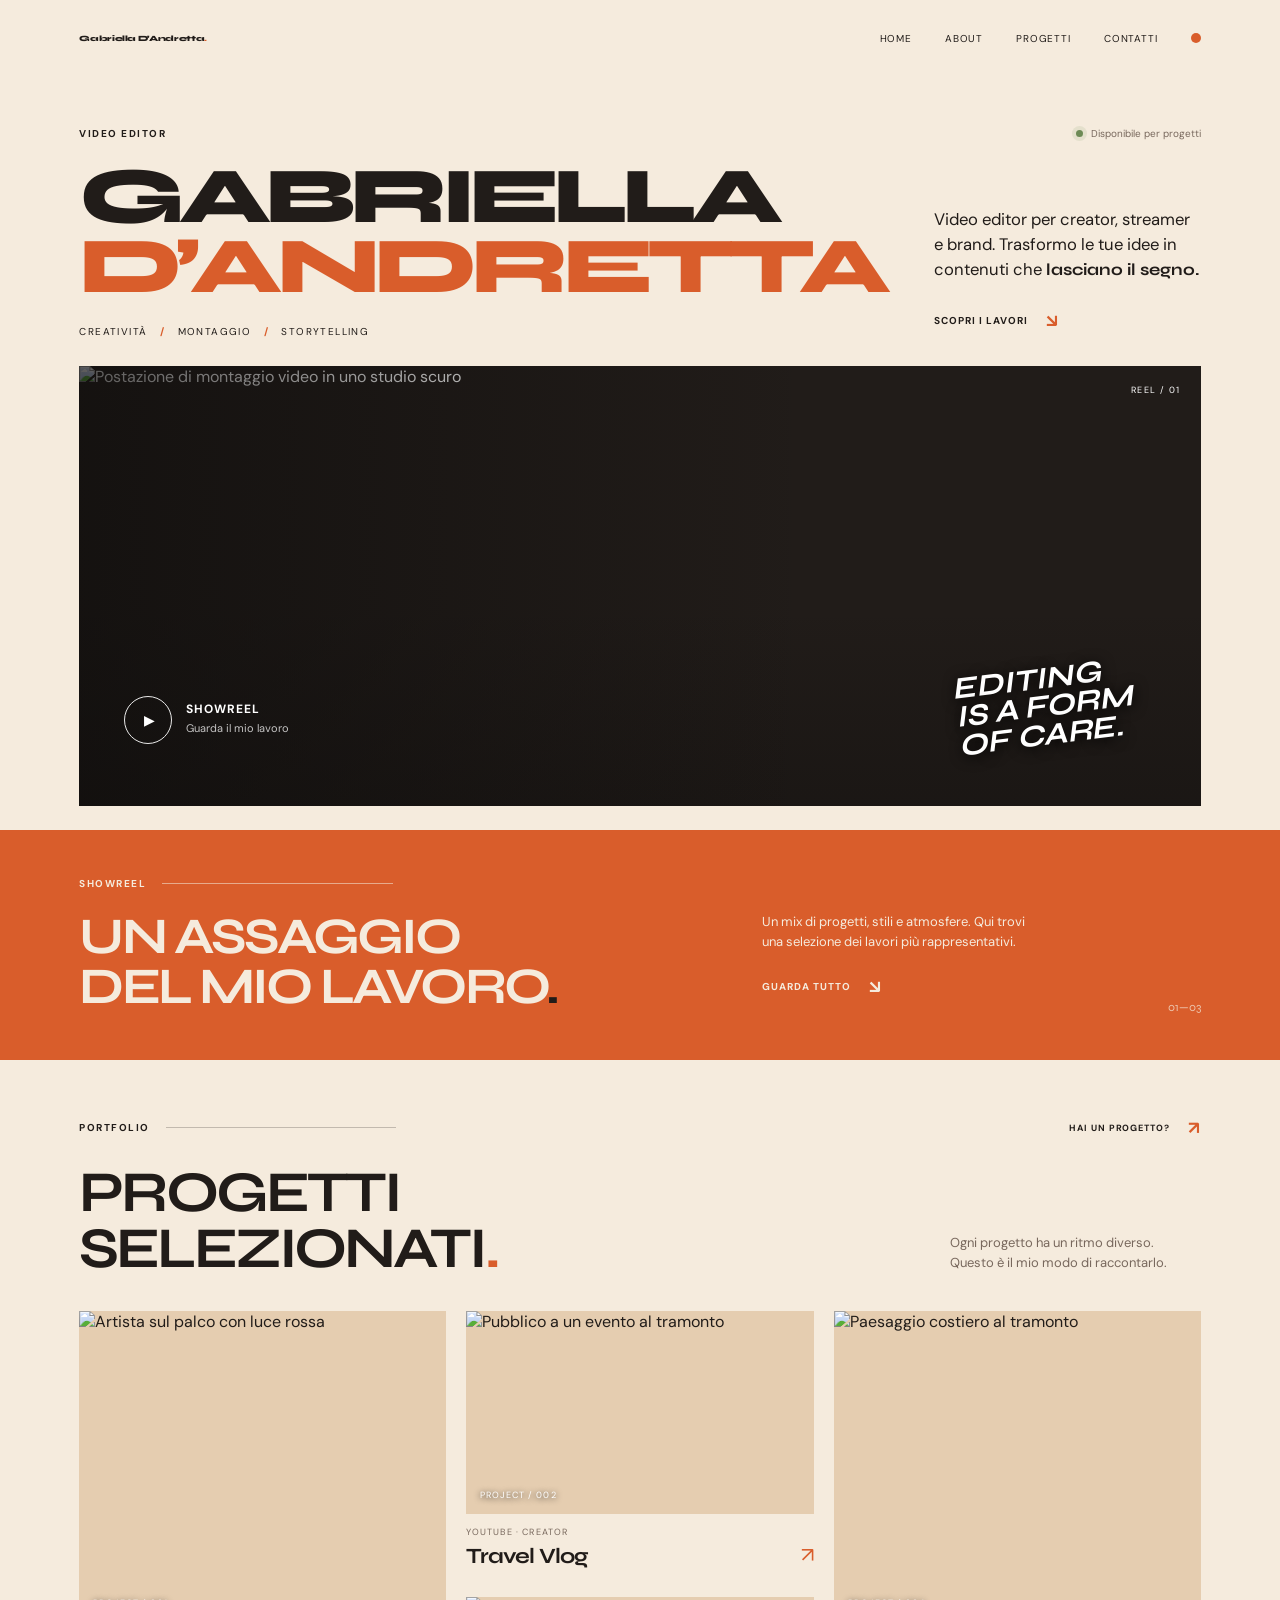
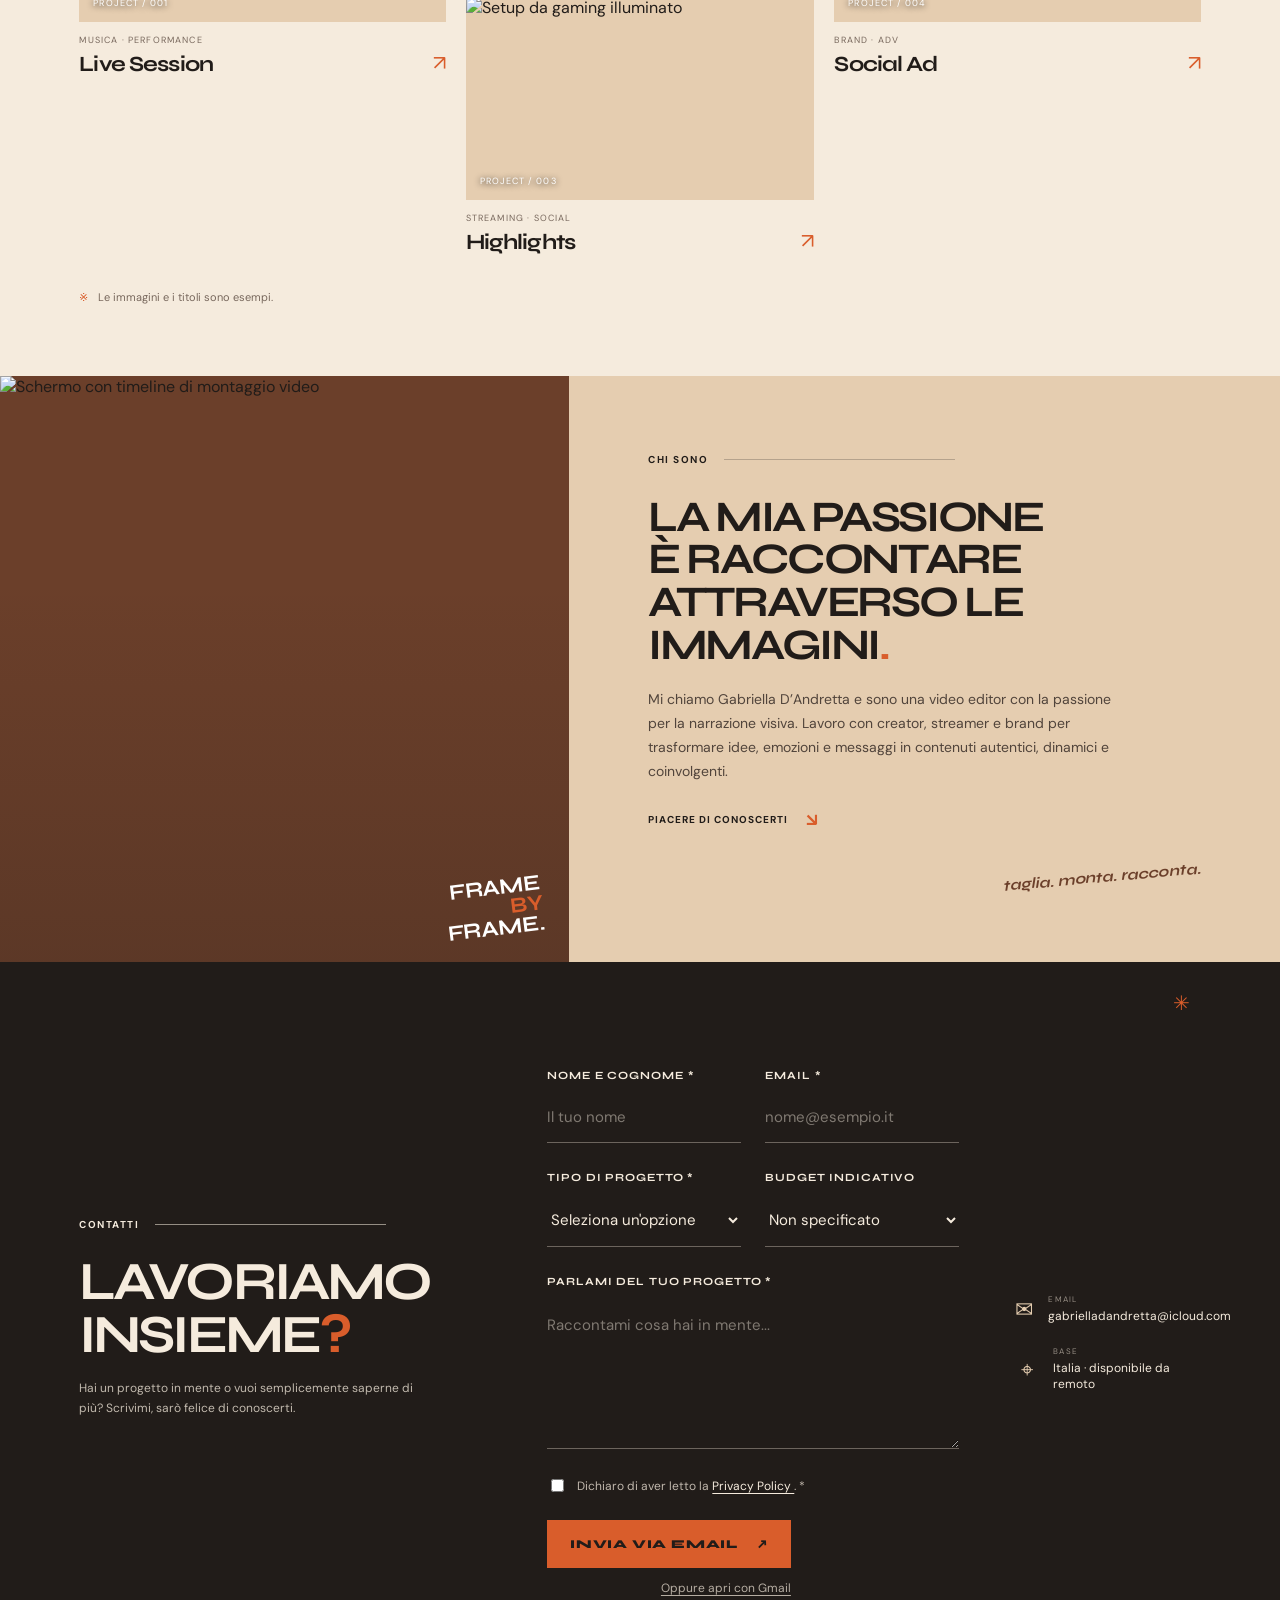
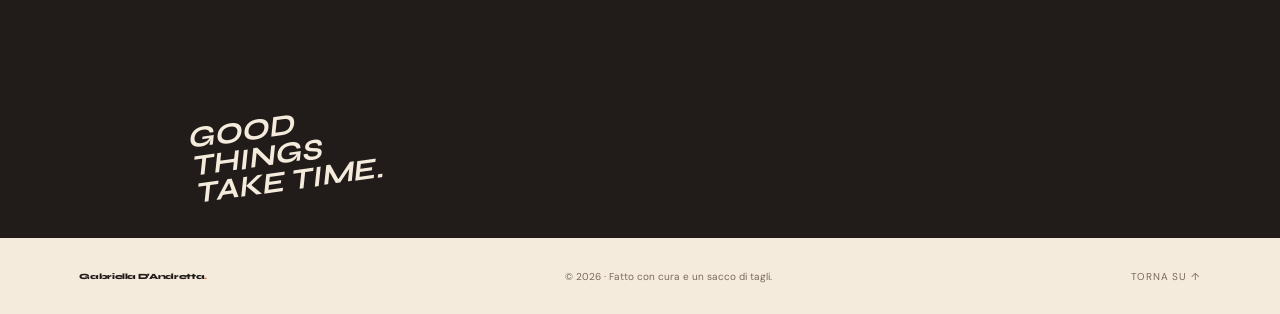
==== commit 3fb7062a: "riorganizzato il codice per migliorare la leggibilità e la manutenzione. Ho rimosso le email di esem" ====
--- a/index.html
+++ b/index.html
@@ -14,8 +14,8 @@
 
   <!-- Tailwind è usato solo per piccole utility occasionali; layout e componenti ricorrenti sono nel CSS. -->
   <script src="https://cdn.tailwindcss.com"></script>
-  <link rel="stylesheet" href="style.css">
-  <script src="script.js" defer></script>
+  <link rel="stylesheet" href="../style.css">
+  <script src="../script.js" defer></script>
 </head>
   <header class="site-header" id="home">
     <a class="wordmark" href="#home" aria-label="Gabriella D’Andretta, home">Gabriella D’Andretta<span class="wordmark-dot">.</span></a>
@@ -267,11 +267,11 @@
 
   <div class="contact-details reveal">
 
-    <a href="mailto:INSERISCI-EMAIL@ESEMPIO.IT">
+    <a href="mailto:gabrielladandretta@icloud.com">
       <span class="contact-icon" aria-hidden="true">✉</span>
       <span>
         <small>EMAIL</small>
-        INSERISCI-EMAIL@ESEMPIO.IT
+        gabrielladandretta@icloud.com
       </span>
     </a>
 
@@ -306,8 +306,7 @@
       <button type="button" data-close-dialog aria-label="Chiudi anteprima">✕</button>
     </div>
     <div class="dialog-content">
-      <p>Qui collegheremo il video showreel reale di Gabriella.</p>
-      <p class="dialog-hint">Quando avrai il video, sostituisci questo contenuto con un elemento <code>&lt;video&gt;</code> oppure incorpora il link YouTube/Vimeo.</p>
+      <p>Showreel in arrivo!!!</p>
     </div>
   </dialog>
 </body>
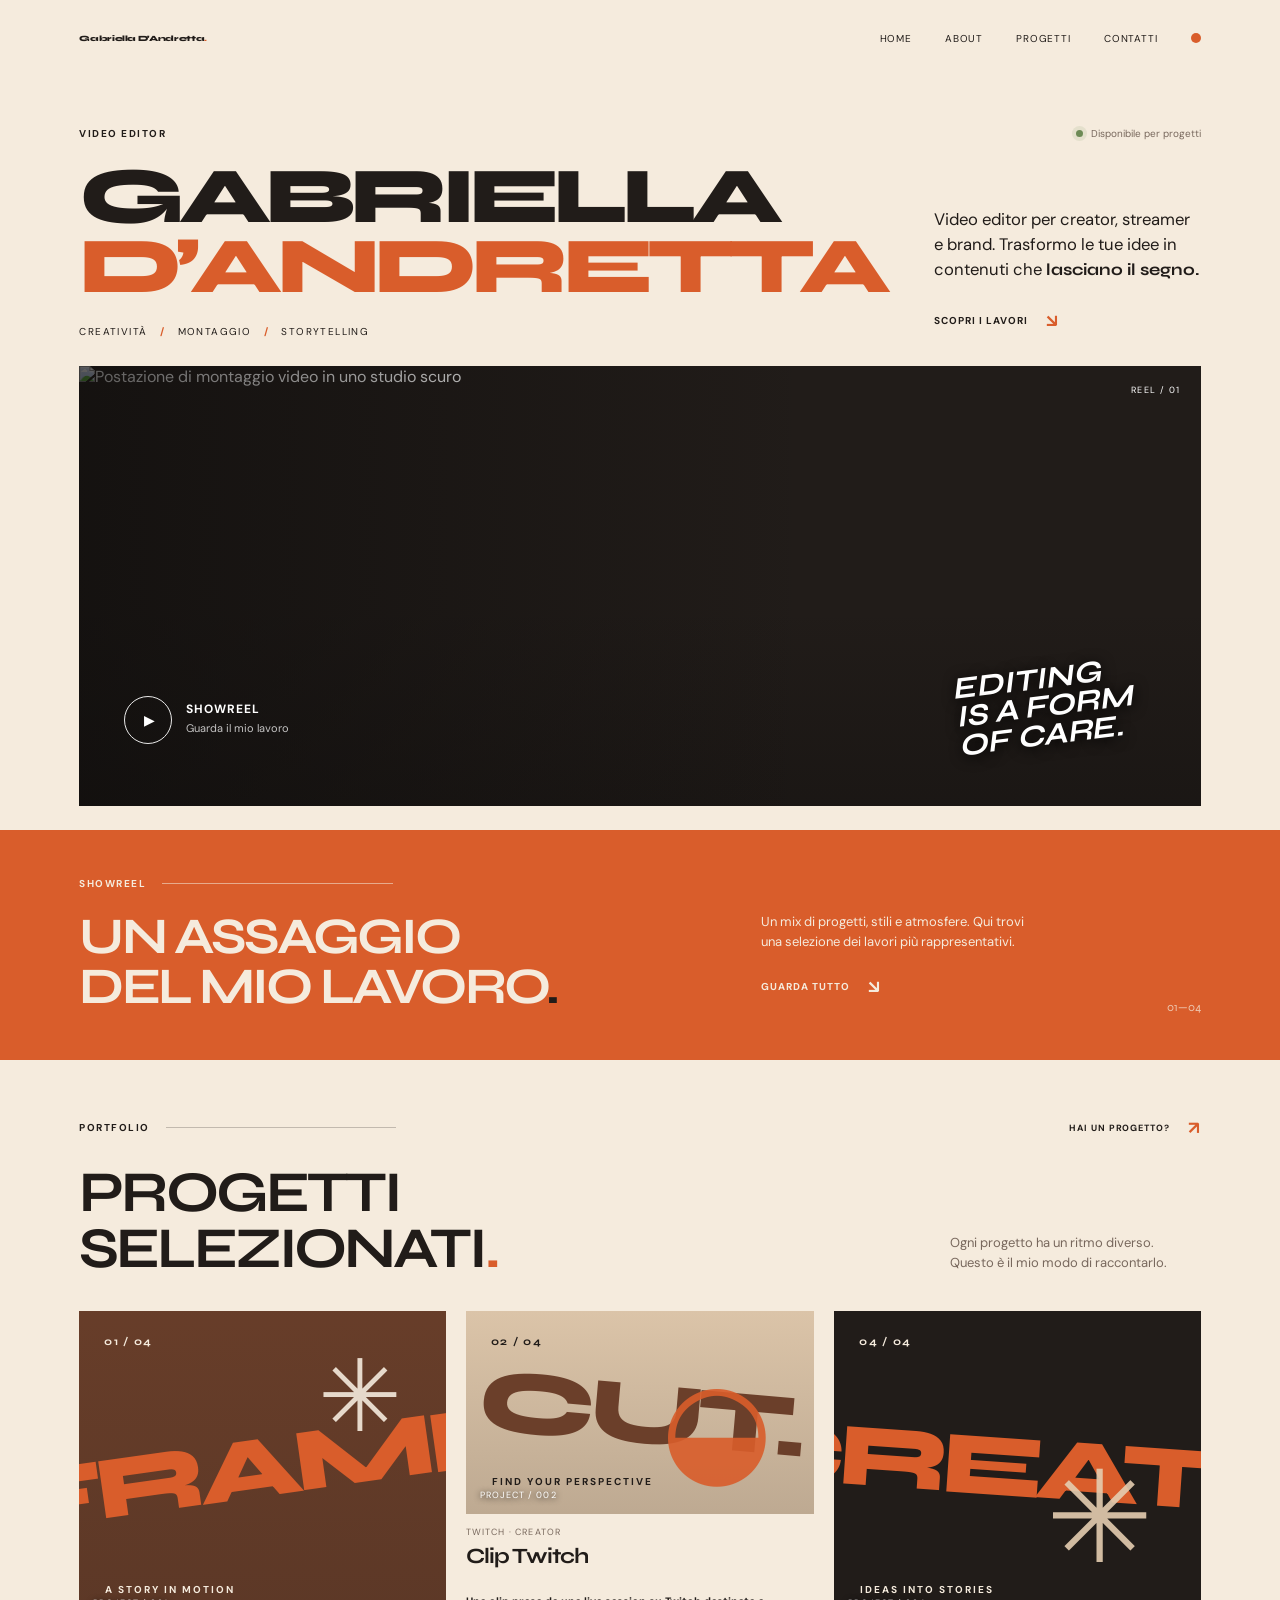
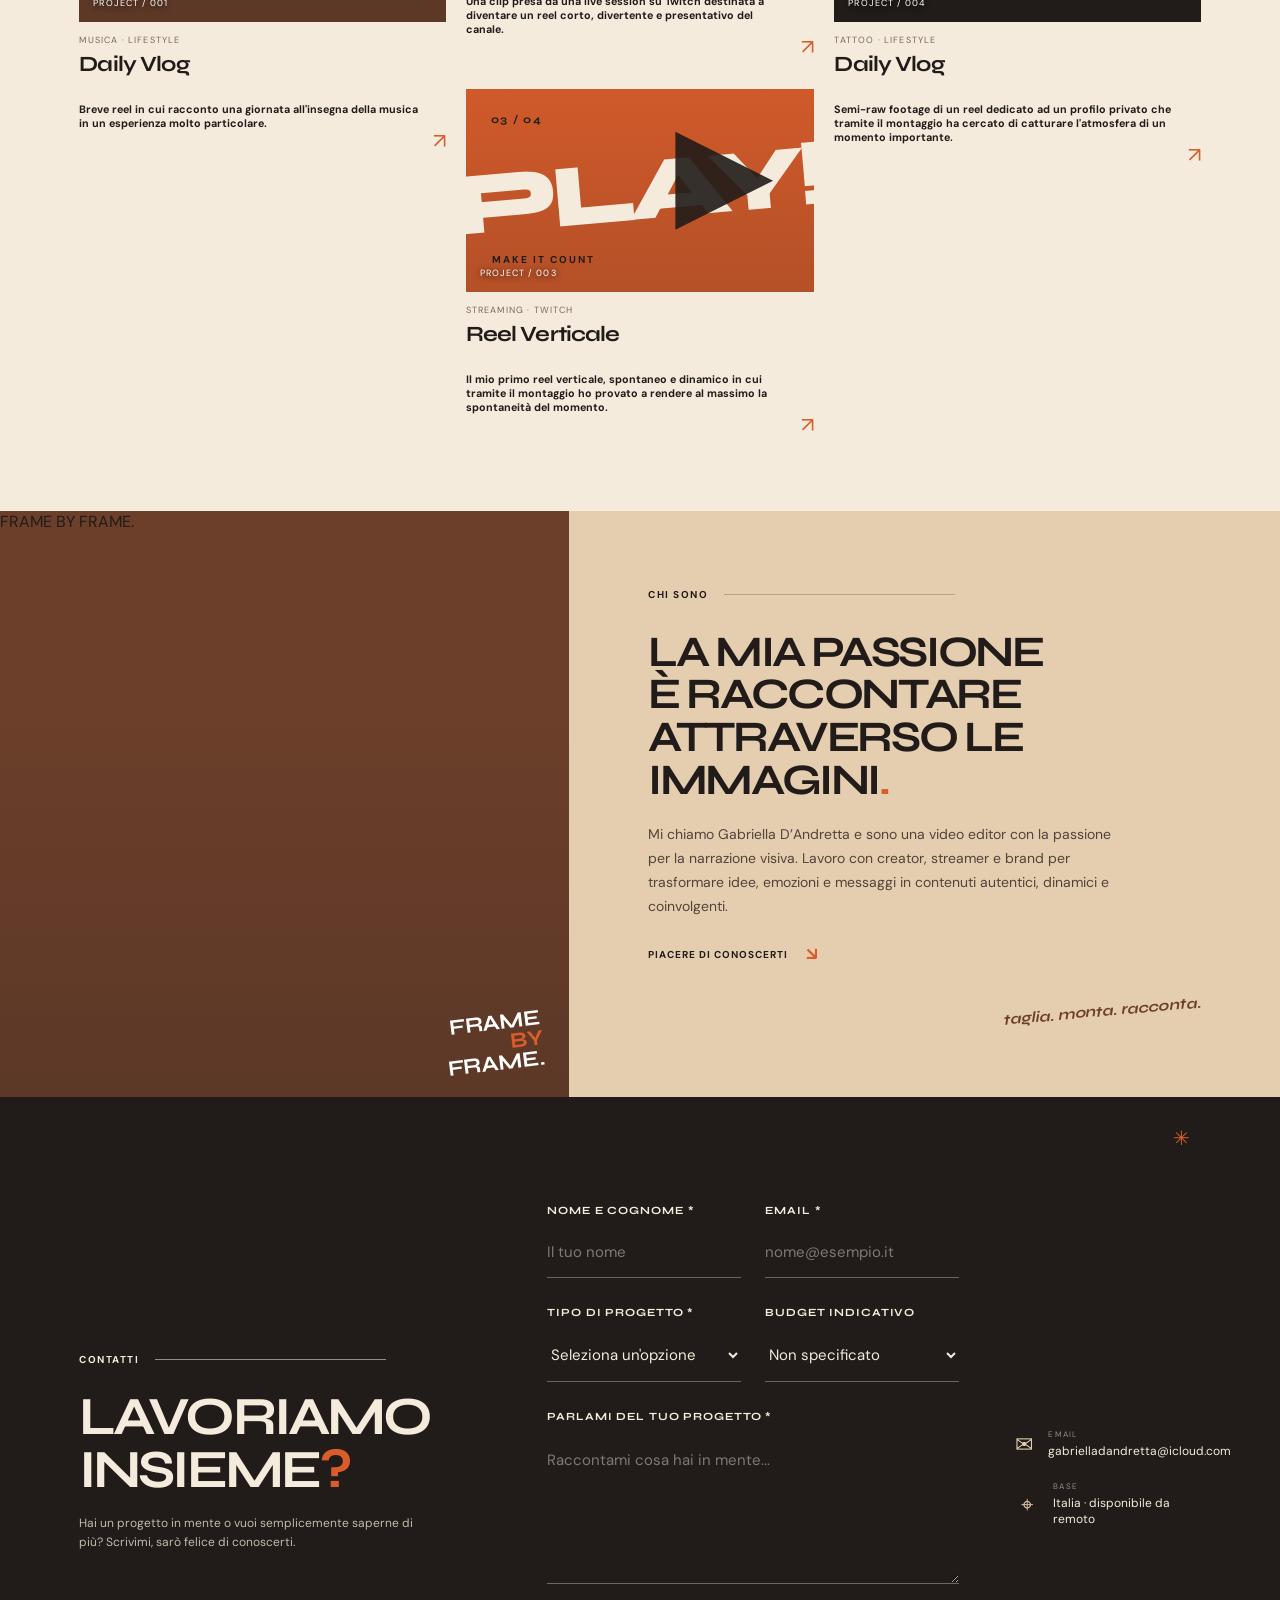
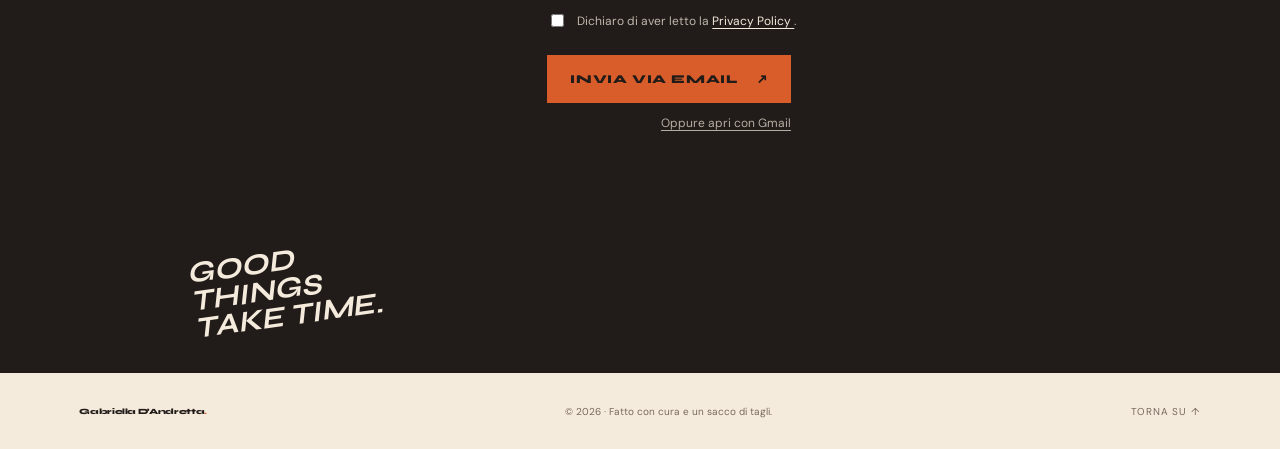
==== commit bf4dc634: "progetti messi" ====
--- a/index.html
+++ b/index.html
@@ -1,313 +1,695 @@
 <!doctype html>
 <html lang="it">
+
 <head>
-  <meta charset="utf-8">
-  <meta name="viewport" content="width=device-width, initial-scale=1">
-  <meta name="theme-color" content="#f5ebdd">
-  <meta name="description" content="Portfolio di Gabriella D’Andretta, video editor per creator, streamer e brand.">
-  <title>Gabriella D’Andretta — Video Editor</title>
-
-  <!-- Font: Syne per i titoli, DM Sans per testi e interfaccia -->
-  <link rel="preconnect" href="https://fonts.googleapis.com">
-  <link rel="preconnect" href="https://fonts.gstatic.com" crossorigin>
-  <link href="https://fonts.googleapis.com/css2?family=DM+Sans:wght@400;500;600;700&family=Syne:wght@500;600;700;800&display=swap" rel="stylesheet">
-
-  <!-- Tailwind è usato solo per piccole utility occasionali; layout e componenti ricorrenti sono nel CSS. -->
-  <script src="https://cdn.tailwindcss.com"></script>
-  <link rel="stylesheet" href="../style.css">
-  <script src="../script.js" defer></script>
+    <meta charset="utf-8">
+    <meta name="viewport" content="width=device-width, initial-scale=1">
+    <meta name="theme-color" content="#f5ebdd">
+
+    <meta
+        name="description"
+        content="Portfolio di Gabriella D’Andretta, video editor per creator, streamer e brand."
+    >
+
+    <title>Gabriella D’Andretta — Video Editor</title>
+
+    <!-- Font -->
+    <link rel="preconnect" href="https://fonts.googleapis.com">
+    <link rel="preconnect" href="https://fonts.gstatic.com" crossorigin>
+
+    <link
+        href="https://fonts.googleapis.com/css2?family=DM+Sans:wght@400;500;600;700&family=Syne:wght@500;600;700;800&display=swap"
+        rel="stylesheet"
+    >
+
+    <!-- Tailwind -->
+    <script src="https://cdn.tailwindcss.com"></script>
+
+    <!-- CSS e JavaScript -->
+    <link rel="stylesheet" href="style.css">
+    <script src="script.js" defer></script>
 </head>
-  <header class="site-header" id="home">
-    <a class="wordmark" href="#home" aria-label="Gabriella D’Andretta, home">Gabriella D’Andretta<span class="wordmark-dot">.</span></a>
-    <button class="menu-toggle" type="button" aria-expanded="false" aria-controls="main-nav" aria-label="Apri il menu">
-      <span></span><span></span>
-    </button>
-    <nav class="main-nav" id="main-nav" aria-label="Navigazione principale">
-      <a href="#home">Home</a>
-      <a href="#about">About</a>
-      <a href="#projects">Progetti</a>
-      <a href="#contact">Contatti</a>
-      <a class="nav-dot" href="#contact" aria-label="Vai ai contatti"></a>
-    </nav>
-  </header>
-
-  <main id="contenuto">
-    <section class="hero section-pad">
-      <div class="hero-kicker reveal"><span class="eyebrow">VIDEO EDITOR</span><span class="availability"><i></i> Disponibile per progetti</span></div>
-      <div class="hero-main">
-        <div class="hero-heading reveal">
-          <h1>GABRIELLA<br><span>D’ANDRETTA</span></h1>
-          <p class="hero-tags">CREATIVITÀ <b>/</b> MONTAGGIO <b>/</b> STORYTELLING</p>
+
+<body>
+
+    <!-- HEADER -->
+    <header class="site-header" id="home">
+
+        <a class="wordmark" href="#home" aria-label="Gabriella D’Andretta, home">
+            Gabriella D’Andretta<span class="wordmark-dot">.</span>
+        </a>
+
+        <button
+            class="menu-toggle"
+            type="button"
+            aria-expanded="false"
+            aria-controls="main-nav"
+            aria-label="Apri il menu"
+        >
+            <span></span>
+            <span></span>
+        </button>
+
+        <nav class="main-nav" id="main-nav" aria-label="Navigazione principale">
+            <a href="#home">Home</a>
+            <a href="#about">About</a>
+            <a href="#projects">Progetti</a>
+            <a href="#contact">Contatti</a>
+            <a class="nav-dot" href="#contact" aria-label="Vai ai contatti"></a>
+        </nav>
+
+    </header>
+
+
+    <main id="contenuto">
+
+        <!-- HERO -->
+        <section class="hero section-pad">
+
+            <div class="hero-kicker reveal">
+                <span class="eyebrow">VIDEO EDITOR</span>
+
+                <span class="availability">
+                    <i></i>
+                    Disponibile per progetti
+                </span>
+            </div>
+
+            <div class="hero-main">
+
+                <div class="hero-heading reveal">
+                    <h1>
+                        GABRIELLA<br>
+                        <span>D’ANDRETTA</span>
+                    </h1>
+
+                    <p class="hero-tags">
+                        CREATIVITÀ <b>/</b> MONTAGGIO <b>/</b> STORYTELLING
+                    </p>
+                </div>
+
+                <div class="hero-intro reveal">
+                    <p>
+                        Video editor per creator, streamer e brand.
+                        Trasformo le tue idee in contenuti che
+                        <em>lasciano il segno.</em>
+                    </p>
+
+                    <a class="text-link" href="#projects">
+                        Scopri i lavori <span aria-hidden="true">↘</span>
+                    </a>
+                </div>
+
+            </div>
+
+            <button
+    class="showreel"
+    type="button"
+    data-showreel
+    aria-label="Apri anteprima showreel"
+>
+    <img
+        src="https://images.unsplash.com/photo-1574717024653-61fd2cf4d44d?auto=format&fit=crop&w=2000&q=85"
+        alt="Postazione di montaggio video in uno studio scuro"
+    >
+
+    <span class="showreel-shade"></span>
+
+    <span class="play-button" aria-hidden="true">▶</span>
+
+    <span class="showreel-label">
+        <strong>SHOWREEL</strong>
+        <small>Guarda il mio lavoro</small>
+    </span>
+
+    <span class="hand-note">
+        EDITING<br>
+        IS A FORM<br>
+        OF CARE.
+    </span>
+
+    <span class="showreel-corner">REEL / 01</span>
+</button> 
+
+        </section>
+
+
+        <!-- SHOWREEL BAND -->
+        <section class="reel-band" aria-labelledby="reel-title">
+
+            <div class="reel-band-inner section-pad">
+
+                <div>
+                    <p class="eyebrow eyebrow-light">
+                        <span>SHOWREEL</span>
+                        <span class="eyebrow-line"></span>
+                    </p>
+
+                    <h2 id="reel-title">
+                        UN ASSAGGIO<br>
+                        DEL MIO LAVORO<span class="orange-period">.</span>
+                    </h2>
+                </div>
+
+                <div class="reel-band-copy">
+                    <p>
+                        Un mix di progetti, stili e atmosfere.
+                        Qui trovi una selezione dei lavori più rappresentativi.
+                    </p>
+
+                    <a class="text-link text-link-light" href="#projects">
+                        Guarda tutto <span aria-hidden="true">↘</span>
+                    </a>
+                </div>
+
+                <span class="band-index" aria-hidden="true">01—04</span>
+
+            </div>
+
+        </section>
+
+
+        <!-- PROGETTI -->
+        <section class="projects section-pad" id="projects">
+
+            <div class="section-heading reveal">
+
+                <p class="eyebrow">
+                    <span>PORTFOLIO</span>
+                    <span class="eyebrow-line"></span>
+                </p>
+
+                <a class="text-link compact-link" href="#contact">
+                    Hai un progetto? <span aria-hidden="true">↗</span>
+                </a>
+
+            </div>
+
+
+            <div class="projects-intro reveal">
+
+                <h2>
+                    PROGETTI<br>
+                    SELEZIONATI<span class="orange-period">.</span>
+                </h2>
+
+                <p>
+                    Ogni progetto ha un ritmo diverso.<br>
+                    Questo è il mio modo di raccontarlo.
+                </p>
+
+            </div>
+
+
+            <div class="project-grid">
+
+                <!-- PROGETTO 1 -->
+                <button
+                    class="project-card project-large reveal"
+                    type="button"
+                    data-project
+                    data-video="assets/progetto1.MP4"
+                    data-title="Daily Vlog"
+                    data-category="MUSICA · LIFESTYLE"
+                >
+
+                    <div class="project-image cover-one">
+
+                        <div class="cover-art">
+                            <span class="cover-index">01 / 04</span>
+                            <span class="cover-word">FRAME</span>
+                            <span class="cover-symbol">✳</span>
+                            <span class="cover-caption">A STORY IN MOTION</span>
+                        </div>
+
+                        <span class="project-open" aria-hidden="true">↗</span>
+                        <span class="project-number">PROJECT / 001</span>
+
+                    </div>
+
+                    <div class="project-meta">
+
+                        <div>
+                            <span class="project-type">MUSICA · LIFESTYLE</span>
+                            <h3>Daily Vlog</h3>
+                            <h6>Breve reel in cui racconto una giornata all'insegna della musica in un esperienza molto particolare.</h6>
+                        </div>
+
+                        <span class="project-arrow" aria-hidden="true">↗</span>
+
+                    </div>
+
+                </button>
+
+
+                <!-- PROGETTO 2 -->
+                <button
+                    class="project-card project-small project-middle reveal"
+                    type="button"
+                    data-project
+                    data-video="assets/progetto2.MP4"
+                    data-title="Clip Twitch"
+                    data-category="YOUTUBE · CREATOR"
+                >
+
+                    <div class="project-image cover-two">
+
+                        <div class="cover-art">
+                            <span class="cover-index">02 / 04</span>
+                            <span class="cover-word">CUT.</span>
+                            <span class="cover-symbol">◒</span>
+                            <span class="cover-caption">FIND YOUR PERSPECTIVE</span>
+                        </div>
+
+                        <span class="project-open" aria-hidden="true">↗</span>
+                        <span class="project-number">PROJECT / 002</span>
+
+                    </div>
+
+                    <div class="project-meta">
+
+                        <div>
+                            <span class="project-type">TWITCH · CREATOR</span>
+                            <h3>Clip Twitch</h3>
+                            <h6>Una clip presa da una live session su Twitch destinata a diventare un reel corto, divertente e presentativo del canale.</h6>
+                        </div>
+
+                        <span class="project-arrow" aria-hidden="true">↗</span>
+
+                    </div>
+
+                </button>
+
+
+                <!-- PROGETTO 3 -->
+                <button
+                    class="project-card project-small project-bottom reveal"
+                    type="button"
+                    data-project
+                    data-video="assets/progetto3.MP4"
+                    data-title="Highlights"
+                    data-category="STREAMING · SOCIAL"
+                >
+
+                    <div class="project-image cover-three">
+
+                        <div class="cover-art">
+                            <span class="cover-index">03 / 04</span>
+                            <span class="cover-word">PLAY!</span>
+                            <span class="cover-symbol">▶</span>
+                            <span class="cover-caption">MAKE IT COUNT</span>
+                        </div>
+
+                        <span class="project-open" aria-hidden="true">↗</span>
+                        <span class="project-number">PROJECT / 003</span>
+
+                    </div>
+
+                    <div class="project-meta">
+
+                        <div>
+                            <span class="project-type">STREAMING · TWITCH</span>
+                            <h3>Reel Verticale</h3>
+                            <h6>Il mio primo reel verticale, spontaneo e dinamico in cui tramite il montaggio ho provato a rendere al massimo la spontaneità del momento.</h6>
+                        </div>
+
+                        <span class="project-arrow" aria-hidden="true">↗</span>
+
+                    </div>
+
+                </button>
+
+
+                <!-- PROGETTO 4 -->
+                <button
+                    class="project-card project-large project-right reveal"
+                    type="button"
+                    data-project
+                    data-video="assets/progetto4.MP4"
+                    data-title="Daily Vlog"
+                    data-category="TATTOO · LIFESTYLE"
+                >
+
+                    <div class="project-image cover-four">
+
+                        <div class="cover-art">
+                            <span class="cover-index">04 / 04</span>
+                            <span class="cover-word">CREATE</span>
+                            <span class="cover-symbol">✳</span>
+                            <span class="cover-caption">IDEAS INTO STORIES</span>
+                        </div>
+
+                        <span class="project-open" aria-hidden="true">↗</span>
+                        <span class="project-number">PROJECT / 004</span>
+
+                    </div>
+
+                    <div class="project-meta">
+
+                        <div>
+                            <span class="project-type">TATTOO · LIFESTYLE</span>
+                            <h3>Daily Vlog</h3>
+                            <h6>Semi-raw footage di un reel dedicato ad un profilo privato che tramite il montaggio ha cercato di catturare l'atmosfera di un momento importante.</h6>
+                        </div>
+
+                        <span class="project-arrow" aria-hidden="true">↗</span>
+
+                    </div>
+
+                </button>
+
+            </div>
+
+        </section>
+
+
+        <!-- ABOUT -->
+        <section class="about" id="about">
+
+            <div class="about-image reveal">
+                <div class="about-image-art">
+                    <span>FRAME</span>
+                    <span>BY</span>
+                    <span>FRAME.</span>
+                </div>
+
+                <span class="image-stamp">
+                    FRAME<br>
+                    <b>BY</b><br>
+                    FRAME.
+                </span>
+            </div>
+
+
+            <div class="about-copy section-pad reveal">
+
+                <p class="eyebrow">
+                    <span>CHI SONO</span>
+                    <span class="eyebrow-line"></span>
+                </p>
+
+                <h2>
+                    LA MIA PASSIONE<br>
+                    È RACCONTARE<br>
+                    ATTRAVERSO LE IMMAGINI<span class="orange-period">.</span>
+                </h2>
+
+                <p>
+                    Mi chiamo Gabriella D’Andretta e sono una video editor
+                    con la passione per la narrazione visiva. Lavoro con
+                    creator, streamer e brand per trasformare idee,
+                    emozioni e messaggi in contenuti autentici,
+                    dinamici e coinvolgenti.
+                </p>
+
+                <a class="text-link" href="#contact">
+                    Piacere di conoscerti <span aria-hidden="true">↘</span>
+                </a>
+
+                <div class="about-signature">
+                    taglia. monta. racconta.
+                </div>
+
+            </div>
+
+        </section>
+
+
+        <!-- CONTATTI -->
+        <section class="contact section-pad" id="contact">
+
+            <div class="contact-heading reveal">
+
+                <p class="eyebrow eyebrow-light">
+                    <span>CONTATTI</span>
+                    <span class="eyebrow-line"></span>
+                </p>
+
+                <h2>
+                    LAVORIAMO<br>
+                    INSIEME<span class="orange-period">?</span>
+                </h2>
+
+                <p>
+                    Hai un progetto in mente o vuoi semplicemente saperne di più?
+                    Scrivimi, sarò felice di conoscerti.
+                </p>
+
+            </div>
+
+
+            <div class="contact-form-wrapper reveal">
+
+                <form class="contact-form" id="contact-form">
+
+                    <div class="form-row">
+
+                        <div class="form-group">
+                            <label for="contact-name">NOME E COGNOME *</label>
+
+                            <input
+                                type="text"
+                                id="contact-name"
+                                name="name"
+                                placeholder="Il tuo nome"
+                                autocomplete="name"
+                                required
+                            >
+                        </div>
+
+
+                        <div class="form-group">
+                            <label for="contact-email">EMAIL *</label>
+
+                            <input
+                                type="email"
+                                id="contact-email"
+                                name="email"
+                                placeholder="nome@esempio.it"
+                                autocomplete="email"
+                                required
+                            >
+                        </div>
+
+                    </div>
+
+
+                    <div class="form-row">
+
+                        <div class="form-group">
+                            <label for="contact-project">TIPO DI PROGETTO *</label>
+
+                            <select id="contact-project" name="project" required>
+                                <option value="" disabled selected>
+                                    Seleziona un'opzione
+                                </option>
+
+                                <option value="Social media / Reel">Social media / Reel</option>
+                                <option value="TikTok">TikTok</option>
+                                <option value="YouTube">YouTube</option>
+                                <option value="Video aziendale">Video aziendale</option>
+                                <option value="Collaborazione continuativa">Collaborazione continuativa</option>
+                                <option value="Altro">Altro</option>
+                            </select>
+                        </div>
+
+
+                        <div class="form-group">
+                            <label for="contact-budget">BUDGET INDICATIVO</label>
+
+                            <select id="contact-budget" name="budget">
+                                <option value="" selected>Non specificato</option>
+                                <option value="Meno di 100€">Meno di 100€</option>
+                                <option value="100€ - 300€">100€ - 300€</option>
+                                <option value="300€ - 500€">300€ - 500€</option>
+                                <option value="500€ - 1000€">500€ - 1000€</option>
+                                <option value="Oltre 1000€">Oltre 1000€</option>
+                                <option value="Da concordare">Da concordare</option>
+                            </select>
+                        </div>
+
+                    </div>
+
+
+                    <div class="form-group">
+                        <label for="contact-message">PARLAMI DEL TUO PROGETTO *</label>
+
+                        <textarea
+                            id="contact-message"
+                            name="message"
+                            rows="5"
+                            placeholder="Raccontami cosa hai in mente..."
+                            required
+                        ></textarea>
+                    </div>
+
+
+                    <div class="form-footer">
+
+                        <label class="privacy-consent">
+                            <input type="checkbox" name="privacy" required>
+
+                            <span>
+                                Dichiaro di aver letto la
+                                <a
+                                    href="html/privacy.html"
+                                    target="_blank"
+                                    rel="noopener"
+                                >
+                                    Privacy Policy
+                                </a>.
+                            </span>
+                        </label>
+
+
+                        <div class="form-actions">
+
+                            <button type="submit" class="form-submit">
+                                INVIA VIA EMAIL
+                                <span aria-hidden="true">↗</span>
+                            </button>
+
+                            <button
+                                type="button"
+                                class="gmail-fallback"
+                                id="gmail-fallback"
+                            >
+                                Oppure apri con Gmail
+                            </button>
+
+                        </div>
+
+                    </div>
+
+
+                    <p
+                        class="form-status"
+                        id="form-status"
+                        aria-live="polite"
+                    ></p>
+
+                </form>
+
+            </div>
+
+
+            <div class="contact-details reveal">
+
+                <a href="mailto:gabrielladandretta@icloud.com">
+                    <span class="contact-icon" aria-hidden="true">✉</span>
+
+                    <span>
+                        <small>EMAIL</small>
+                        gabrielladandretta@icloud.com
+                    </span>
+                </a>
+
+                <p>
+                    <span class="contact-icon" aria-hidden="true">⌖</span>
+
+                    <span>
+                        <small>BASE</small>
+                        Italia · disponibile da remoto
+                    </span>
+                </p>
+
+            </div>
+
+
+            <p class="contact-note" aria-hidden="true">
+                GOOD<br>
+                THINGS<br>
+                TAKE TIME.
+            </p>
+
+            <span class="contact-asterisk" aria-hidden="true">✳</span>
+
+        </section>
+
+    </main>
+
+
+    <!-- FOOTER -->
+    <footer class="site-footer">
+
+        <a class="wordmark" href="#home">
+            Gabriella D’Andretta<span class="wordmark-dot">.</span>
+        </a>
+
+        <p>
+            © <span id="year"></span> · Fatto con cura e un sacco di tagli.
+        </p>
+
+        <a class="back-top" href="#home">Torna su ↑</a>
+
+    </footer>
+
+
+    <!-- MODAL PROGETTI -->
+    <dialog class="project-dialog" id="project-dialog" aria-labelledby="project-dialog-title">
+
+        <div class="dialog-top">
+
+            <div>
+                <p class="dialog-eyebrow" id="project-dialog-category">
+                    PROJECT / 001
+                </p>
+
+                <h2 id="project-dialog-title">Nome progetto</h2>
+            </div>
+
+            <button
+                type="button"
+                class="dialog-close"
+                data-close-project
+                aria-label="Chiudi video"
+            >
+                ✕
+            </button>
+
         </div>
-        <div class="hero-intro reveal">
-          <p>Video editor per creator, streamer e brand. Trasformo le tue idee in contenuti che <em>lasciano il segno.</em></p>
-          <a class="text-link" href="#projects">Scopri i lavori <span aria-hidden="true">↘</span></a>
+
+
+        <div class="project-dialog-content">
+
+            <video
+                id="project-dialog-video"
+                controls
+                playsinline
+                preload="metadata"
+            >
+                Il tuo browser non supporta la riproduzione video.
+            </video>
+
         </div>
-      </div>
-
-      <button class="showreel" type="button" data-showreel aria-label="Apri anteprima showreel">
-        <img src="https://images.unsplash.com/photo-1574717024653-61fd2cf4d44d?auto=format&fit=crop&w=2000&q=85" alt="Postazione di montaggio video in uno studio scuro">
-        <span class="showreel-shade"></span>
-        <span class="play-button" aria-hidden="true">▶</span>
-        <span class="showreel-label"><strong>SHOWREEL</strong><small>Guarda il mio lavoro</small></span>
-        <span class="hand-note">EDITING<br>IS A FORM<br>OF CARE.</span>
-        <span class="showreel-corner">REEL / 01</span>
-      </button>
-    </section>
-
-    <section class="reel-band" aria-labelledby="reel-title">
-      <div class="reel-band-inner section-pad">
-        <div>
-          <p class="eyebrow eyebrow-light"><span>SHOWREEL</span><span class="eyebrow-line"></span></p>
-          <h2 id="reel-title">UN ASSAGGIO<br>DEL MIO LAVORO<span class="orange-period">.</span></h2>
+
+    </dialog>
+
+
+    <!-- MODAL SHOWREEL ESISTENTE -->
+    <dialog class="showreel-dialog" aria-labelledby="dialog-title">
+
+        <div class="dialog-top">
+
+            <p id="dialog-title">
+                SHOWREEL / GABRIELLA D’ANDRETTA
+            </p>
+
+            <button
+                type="button"
+                data-close-dialog
+                aria-label="Chiudi anteprima"
+            >
+                ✕
+            </button>
+
         </div>
-        <div class="reel-band-copy">
-          <p>Un mix di progetti, stili e atmosfere. Qui trovi una selezione dei lavori più rappresentativi.</p>
-          <a class="text-link text-link-light" href="#projects">Guarda tutto <span aria-hidden="true">↘</span></a>
+
+        <div class="dialog-content">
+            <p>Showreel in arrivo!</p>
         </div>
-        <span class="band-index" aria-hidden="true">01—03</span>
-      </div>
-    </section>
-
-    <section class="projects section-pad" id="projects">
-      <div class="section-heading reveal">
-        <p class="eyebrow"><span>PORTFOLIO</span><span class="eyebrow-line"></span></p>
-        <a class="text-link compact-link" href="#contact">Hai un progetto? <span aria-hidden="true">↗</span></a>
-      </div>
-      <div class="projects-intro reveal">
-        <h2>PROGETTI<br>SELEZIONATI<span class="orange-period">.</span></h2>
-        <p>Ogni progetto ha un ritmo diverso.<br>Questo è il mio modo di raccontarlo.</p>
-      </div>
-
-      <div class="project-grid">
-        <a class="project-card project-large reveal" href="#contact" data-category="musica">
-          <div class="project-image">
-            <img src="https://images.unsplash.com/photo-1516280440614-37939bbacd81?auto=format&fit=crop&w=1200&q=85" alt="Artista sul palco con luce rossa" loading="lazy">
-            <span class="project-open" aria-hidden="true">↗</span>
-            <span class="project-number">PROJECT / 001</span>
-          </div>
-          <div class="project-meta"><div><span class="project-type">MUSICA · PERFORMANCE</span><h3>Live Session</h3></div><span class="project-arrow" aria-hidden="true">↗</span></div>
-        </a>
-
-        <a class="project-card project-small project-middle reveal" href="#contact" data-category="creator">
-          <div class="project-image">
-            <img src="https://images.unsplash.com/photo-1492684223066-81342ee5ff30?auto=format&fit=crop&w=1200&q=85" alt="Pubblico a un evento al tramonto" loading="lazy">
-            <span class="project-open" aria-hidden="true">↗</span>
-            <span class="project-number">PROJECT / 002</span>
-          </div>
-          <div class="project-meta"><div><span class="project-type">YOUTUBE · CREATOR</span><h3>Travel Vlog</h3></div><span class="project-arrow" aria-hidden="true">↗</span></div>
-        </a>
-
-        <a class="project-card project-small project-bottom reveal" href="#contact" data-category="streaming">
-          <div class="project-image">
-            <img src="https://images.unsplash.com/photo-1593305841991-05c297ba4575?auto=format&fit=crop&w=1200&q=85" alt="Setup da gaming illuminato" loading="lazy">
-            <span class="project-open" aria-hidden="true">↗</span>
-            <span class="project-number">PROJECT / 003</span>
-          </div>
-          <div class="project-meta"><div><span class="project-type">STREAMING · SOCIAL</span><h3>Highlights</h3></div><span class="project-arrow" aria-hidden="true">↗</span></div>
-        </a>
-
-        <a class="project-card project-large project-right reveal" href="#contact" data-category="brand">
-          <div class="project-image">
-            <img src="https://images.unsplash.com/photo-1500530855697-b586d89ba3ee?auto=format&fit=crop&w=1200&q=85" alt="Paesaggio costiero al tramonto" loading="lazy">
-            <span class="project-open" aria-hidden="true">↗</span>
-            <span class="project-number">PROJECT / 004</span>
-          </div>
-          <div class="project-meta"><div><span class="project-type">BRAND · ADV</span><h3>Social Ad</h3></div><span class="project-arrow" aria-hidden="true">↗</span></div>
-        </a>
-      </div>
-      <p class="portfolio-note"><span>※</span> Le immagini e i titoli sono esempi.</p>
-    </section>
-
-    <section class="about" id="about">
-      <div class="about-image reveal">
-        <img src="https://images.unsplash.com/photo-1536240478700-b869070f9279?auto=format&fit=crop&w=1400&q=85" alt="Schermo con timeline di montaggio video" loading="lazy">
-        <span class="image-stamp">FRAME<br><b>BY</b><br>FRAME.</span>
-      </div>
-      <div class="about-copy section-pad reveal">
-        <p class="eyebrow"><span>CHI SONO</span><span class="eyebrow-line"></span></p>
-        <h2>LA MIA PASSIONE<br>È RACCONTARE<br>ATTRAVERSO LE IMMAGINI<span class="orange-period">.</span></h2>
-        <p>Mi chiamo Gabriella D’Andretta e sono una video editor con la passione per la narrazione visiva. Lavoro con creator, streamer e brand per trasformare idee, emozioni e messaggi in contenuti autentici, dinamici e coinvolgenti.</p>
-        <a class="text-link" href="#contact">Piacere di conoscerti <span aria-hidden="true">↘</span></a>
-        <div class="about-signature">taglia. monta. racconta.</div>
-      </div>
-    </section>
-
-<section class="contact section-pad" id="contact">
-
-  <div class="contact-heading reveal">
-    <p class="eyebrow eyebrow-light">
-      <span>CONTATTI</span>
-      <span class="eyebrow-line"></span>
-    </p>
-
-    <h2>
-      LAVORIAMO<br>INSIEME<span class="orange-period">?</span>
-    </h2>
-
-    <p>
-      Hai un progetto in mente o vuoi semplicemente saperne di più?
-      Scrivimi, sarò felice di conoscerti.
-    </p>
-  </div>
-
-  <div class="contact-form-wrapper reveal">
-
-    <form class="contact-form" id="contact-form">
-
-      <div class="form-row">
-
-        <div class="form-group">
-          <label for="contact-name">NOME E COGNOME *</label>
-          <input
-            type="text"
-            id="contact-name"
-            name="name"
-            placeholder="Il tuo nome"
-            autocomplete="name"
-            required
-          >
-        </div>
-
-        <div class="form-group">
-          <label for="contact-email">EMAIL *</label>
-          <input
-            type="email"
-            id="contact-email"
-            name="email"
-            placeholder="nome@esempio.it"
-            autocomplete="email"
-            required
-          >
-        </div>
-
-      </div>
-
-      <div class="form-row">
-
-        <div class="form-group">
-          <label for="contact-project">TIPO DI PROGETTO *</label>
-          <select id="contact-project" name="project" required>
-            <option value="" disabled selected>Seleziona un'opzione</option>
-            <option value="Social media / Reel">Social media / Reel</option>
-            <option value="TikTok">TikTok</option>
-            <option value="YouTube">YouTube</option>
-            <option value="Video aziendale">Video aziendale</option>
-            <option value="Collaborazione continuativa">Collaborazione continuativa</option>
-            <option value="Altro">Altro</option>
-          </select>
-        </div>
-
-        <div class="form-group">
-          <label for="contact-budget">BUDGET INDICATIVO</label>
-          <select id="contact-budget" name="budget">
-            <option value="" selected>Non specificato</option>
-            <option value="Meno di 100€">Meno di 100€</option>
-            <option value="100€ - 300€">100€ - 300€</option>
-            <option value="300€ - 500€">300€ - 500€</option>
-            <option value="500€ - 1000€">500€ - 1000€</option>
-            <option value="Oltre 1000€">Oltre 1000€</option>
-            <option value="Da concordare">Da concordare</option>
-          </select>
-        </div>
-
-      </div>
-
-      <div class="form-group">
-        <label for="contact-message">PARLAMI DEL TUO PROGETTO *</label>
-        <textarea
-          id="contact-message"
-          name="message"
-          rows="5"
-          placeholder="Raccontami cosa hai in mente..."
-          required
-        ></textarea>
-      </div>
-
-      <div class="form-footer">
-
-        <label class="privacy-consent">
-          <input type="checkbox" name="privacy" required>
-          <span>
-            Dichiaro di aver letto la
-            <a href="privacy.html" target="_blank" rel="noopener">
-              Privacy Policy
-            </a>. *
-          </span>
-        </label>
-
-        <div class="form-actions">
-
-          <button type="submit" class="form-submit">
-            INVIA VIA EMAIL
-            <span aria-hidden="true">↗</span>
-          </button>
-
-          <button
-            type="button"
-            class="gmail-fallback"
-            id="gmail-fallback"
-          >
-            Oppure apri con Gmail
-          </button>
-
-        </div>
-
-      </div>
-
-      <p
-        class="form-status"
-        id="form-status"
-        aria-live="polite"
-      ></p>
-
-    </form>
-
-  </div>
-
-  <div class="contact-details reveal">
-
-    <a href="mailto:gabrielladandretta@icloud.com">
-      <span class="contact-icon" aria-hidden="true">✉</span>
-      <span>
-        <small>EMAIL</small>
-        gabrielladandretta@icloud.com
-      </span>
-    </a>
-
-    <p>
-      <span class="contact-icon" aria-hidden="true">⌖</span>
-      <span>
-        <small>BASE</small>
-        Italia · disponibile da remoto
-      </span>
-    </p>
-
-  </div>
-
-  <p class="contact-note" aria-hidden="true">
-    GOOD<br>THINGS<br>TAKE TIME.
-  </p>
-
-  <span class="contact-asterisk" aria-hidden="true">✳</span>
-
-</section>  
-  </main>
-
-  <footer class="site-footer">
-    <a class="wordmark" href="#home">Gabriella D’Andretta<span class="wordmark-dot">.</span></a>
-    <p>© <span id="year"></span> · Fatto con cura e un sacco di tagli.</p>
-    <a class="back-top" href="#home">Torna su ↑</a>
-  </footer>
-
-  <dialog class="showreel-dialog" aria-labelledby="dialog-title">
-    <div class="dialog-top">
-      <p id="dialog-title">SHOWREEL / GABRIELLA D’ANDRETTA</p>
-      <button type="button" data-close-dialog aria-label="Chiudi anteprima">✕</button>
-    </div>
-    <div class="dialog-content">
-      <p>Showreel in arrivo!!!</p>
-    </div>
-  </dialog>
+
+    </dialog>
+
 </body>
-</html>
+</html>
--- a/style.css
+++ b/style.css
@@ -1694,4 +1694,323 @@
         font-size: 11px;
     }
 
+}
+
+/* =========================================
+   PROJECT CARDS
+========================================= */
+
+/* Reset dei button usati come card */
+
+.project-card {
+    appearance: none;
+    -webkit-appearance: none;
+    width: 100%;
+    padding: 0;
+    border: 0;
+    background: transparent;
+    color: inherit;
+    font: inherit;
+    text-align: left;
+    cursor: pointer;
+}
+
+.project-card:focus-visible {
+    outline: 2px solid var(--orange, #D95D2B);
+    outline-offset: 8px;
+}
+
+.project-image {
+    position: relative;
+    overflow: hidden;
+    isolation: isolate;
+}
+
+.project-image::after {
+    content: "";
+    position: absolute;
+    inset: 0;
+    z-index: 1;
+    background: linear-gradient(
+        180deg,
+        rgba(33, 28, 25, 0.05),
+        rgba(33, 28, 25, 0.2)
+    );
+    pointer-events: none;
+}
+
+.cover-art {
+    position: absolute;
+    inset: 0;
+    display: flex;
+    align-items: center;
+    justify-content: center;
+    overflow: hidden;
+    transition: transform 0.7s cubic-bezier(.2, .7, .2, 1);
+}
+
+.project-card:hover .cover-art {
+    transform: scale(1.045);
+}
+
+.cover-index,
+.cover-caption,
+.cover-word,
+.cover-symbol {
+    position: absolute;
+    z-index: 2;
+    font-family: "Syne", sans-serif;
+}
+
+.cover-index {
+    top: 24px;
+    left: 25px;
+    font-size: 11px;
+    font-weight: 700;
+    letter-spacing: 0.12em;
+}
+
+.cover-word {
+    font-size: clamp(45px, 7vw, 105px);
+    font-weight: 800;
+    line-height: 0.85;
+    letter-spacing: -0.08em;
+}
+
+.cover-symbol {
+    font-size: clamp(65px, 10vw, 145px);
+    line-height: 1;
+    opacity: 0.9;
+}
+
+.cover-caption {
+    bottom: 26px;
+    left: 26px;
+    font-family: "DM Sans", sans-serif;
+    font-size: 10px;
+    font-weight: 700;
+    letter-spacing: 0.2em;
+}
+
+.project-number {
+    z-index: 3;
+}
+
+.project-open {
+    z-index: 3;
+}
+
+
+/* =========================================
+   COVER 01 — COCOA / ORANGE
+========================================= */
+
+.cover-one {
+    background: #6B3F2A;
+    color: #F5EBDD;
+}
+
+.cover-one .cover-word {
+    transform: rotate(-8deg);
+    color: #D95D2B;
+}
+
+.cover-one .cover-symbol {
+    top: 12%;
+    right: 12%;
+    color: #F5EBDD;
+    font-size: clamp(55px, 8vw, 100px);
+}
+
+
+/* =========================================
+   COVER 02 — PAPER / COCOA
+========================================= */
+
+.cover-two {
+    background: #E5CDB0;
+    color: #211C19;
+}
+
+.cover-two .cover-word {
+    color: #6B3F2A;
+    transform: rotate(5deg);
+}
+
+.cover-two .cover-symbol {
+    right: 12%;
+    bottom: 10%;
+    color: #D95D2B;
+}
+
+
+/* =========================================
+   COVER 03 — ORANGE / INK
+========================================= */
+
+.cover-three {
+    background: #D95D2B;
+    color: #211C19;
+}
+
+.cover-three .cover-word {
+    color: #F5EBDD;
+    transform: rotate(-5deg);
+}
+
+.cover-three .cover-symbol {
+    top: 10%;
+    right: 12%;
+    color: #211C19;
+}
+
+
+/* =========================================
+   COVER 04 — INK / PAPER
+========================================= */
+
+.cover-four {
+    background: #211C19;
+    color: #F5EBDD;
+}
+
+.cover-four .cover-word {
+    color: #D95D2B;
+    transform: rotate(4deg);
+}
+
+.cover-four .cover-symbol {
+    right: 13%;
+    bottom: 12%;
+    color: #E5CDB0;
+}
+
+
+/* =========================================
+   PROJECT MODAL
+========================================= */
+
+.project-dialog {
+    width: min(1100px, calc(100% - 32px));
+    max-width: none;
+    max-height: 90vh;
+    padding: 0;
+    border: 1px solid rgba(245, 235, 221, 0.15);
+    background: #211C19;
+    color: #F5EBDD;
+    overflow: hidden;
+}
+
+.project-dialog[open] {
+    display: flex;
+    flex-direction: column;
+}
+
+.project-dialog::backdrop {
+    background: rgba(20, 16, 14, 0.88);
+    backdrop-filter: blur(8px);
+}
+
+.dialog-top {
+    display: flex;
+    align-items: center;
+    justify-content: space-between;
+    gap: 24px;
+    padding: 22px 26px;
+    border-bottom: 1px solid rgba(245, 235, 221, 0.15);
+}
+
+.dialog-top h2 {
+    margin: 5px 0 0;
+    color: #F5EBDD;
+    font-family: "Syne", sans-serif;
+    font-size: clamp(20px, 3vw, 30px);
+    font-weight: 700;
+}
+
+.dialog-eyebrow {
+    margin: 0;
+    color: #D95D2B;
+    font-size: 10px;
+    font-weight: 700;
+    letter-spacing: 0.16em;
+}
+
+.dialog-close {
+    display: grid;
+    width: 42px;
+    height: 42px;
+    flex: 0 0 42px;
+    place-items: center;
+    border: 1px solid rgba(245, 235, 221, 0.3);
+    border-radius: 50%;
+    background: transparent;
+    color: #F5EBDD;
+    font-size: 18px;
+    cursor: pointer;
+    transition:
+        background 0.25s ease,
+        color 0.25s ease,
+        border-color 0.25s ease;
+}
+
+.dialog-close:hover {
+    border-color: #D95D2B;
+    background: #D95D2B;
+    color: #211C19;
+}
+
+.project-dialog-content {
+    display: grid;
+    min-height: 200px;
+    max-height: calc(90vh - 100px);
+    place-items: center;
+    padding: 20px;
+    background: #151210;
+}
+
+.project-dialog-content video {
+    display: block;
+    width: 100%;
+    max-height: calc(90vh - 150px);
+    object-fit: contain;
+}
+
+
+/* =========================================
+   RESPONSIVE
+========================================= */
+
+@media (max-width: 760px) {
+
+    .project-dialog {
+        width: calc(100% - 20px);
+        max-height: 94vh;
+    }
+
+    .dialog-top {
+        padding: 16px;
+    }
+
+    .project-dialog-content {
+        padding: 10px;
+        max-height: calc(94vh - 85px);
+    }
+
+    .project-dialog-content video {
+        max-height: calc(94vh - 110px);
+    }
+
+    .cover-index {
+        top: 16px;
+        left: 16px;
+        font-size: 9px;
+    }
+
+    .cover-caption {
+        bottom: 17px;
+        left: 16px;
+        font-size: 8px;
+    }
+
 }
